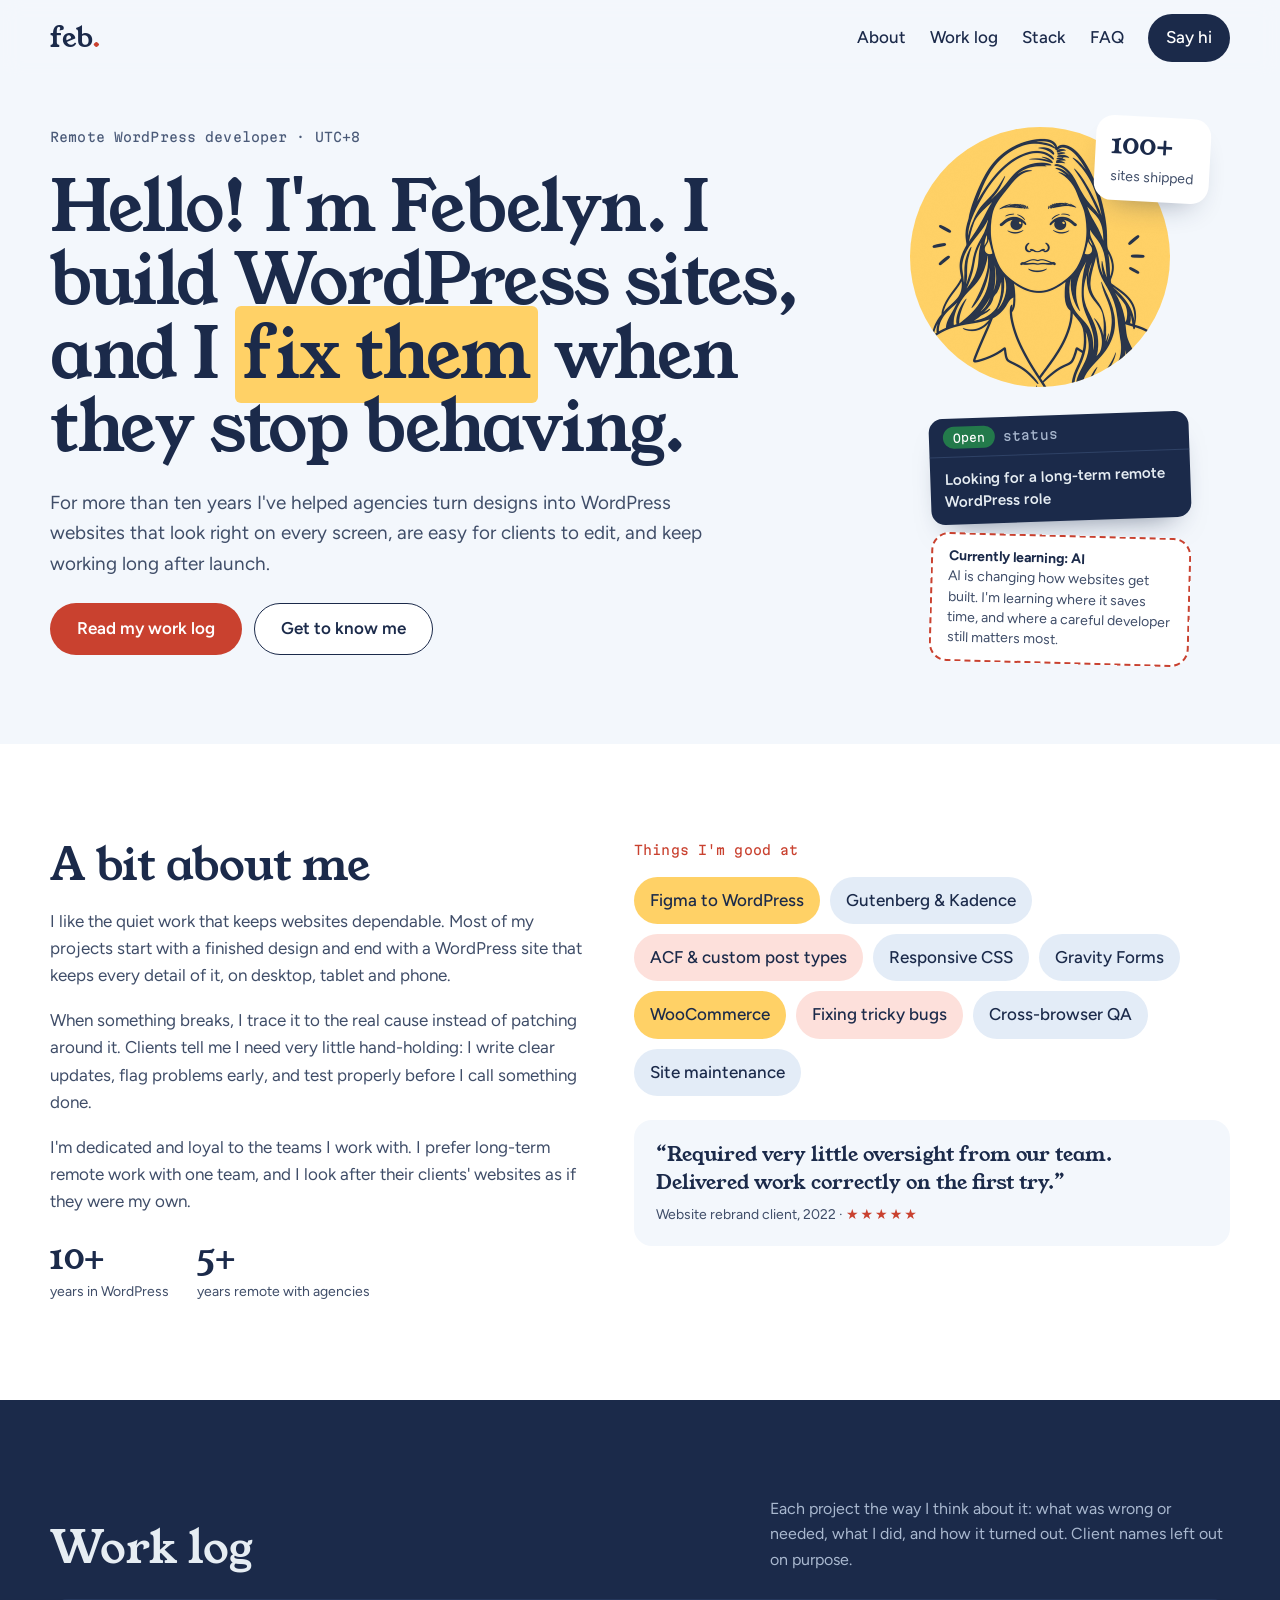
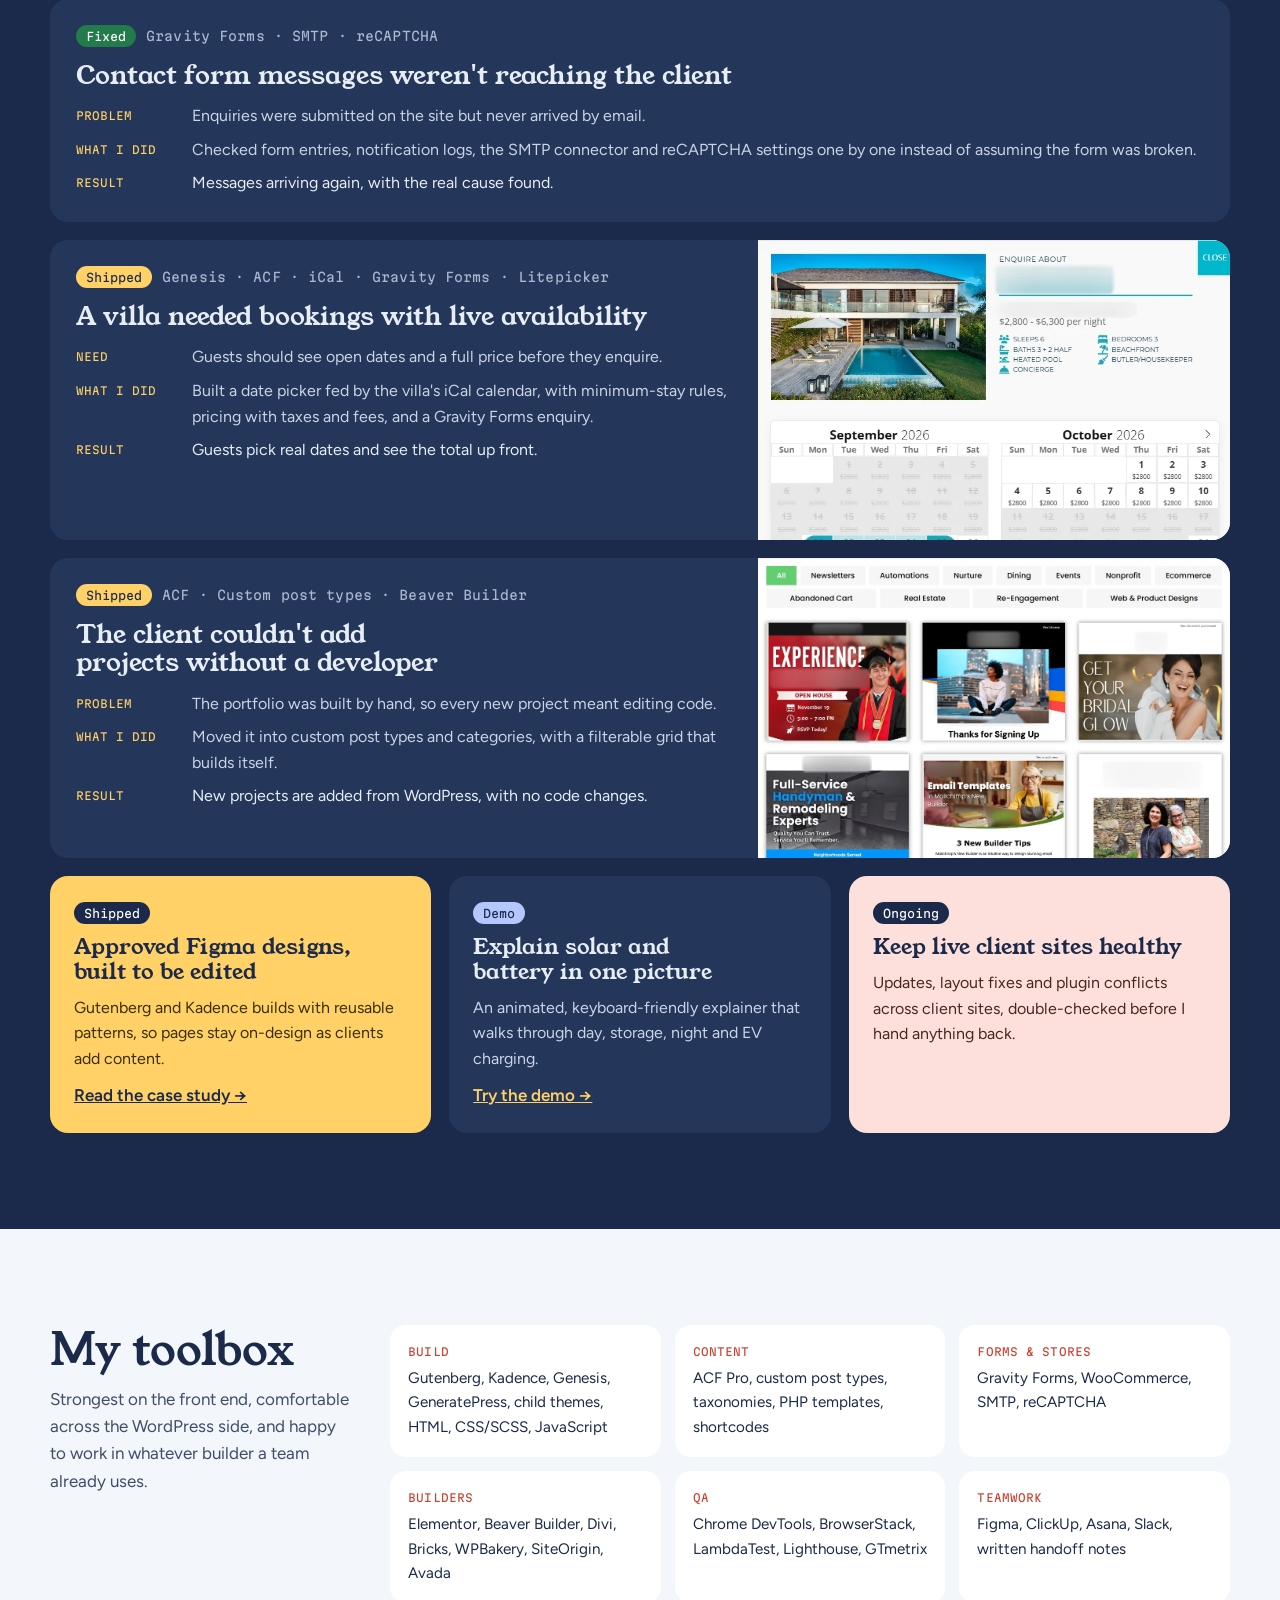
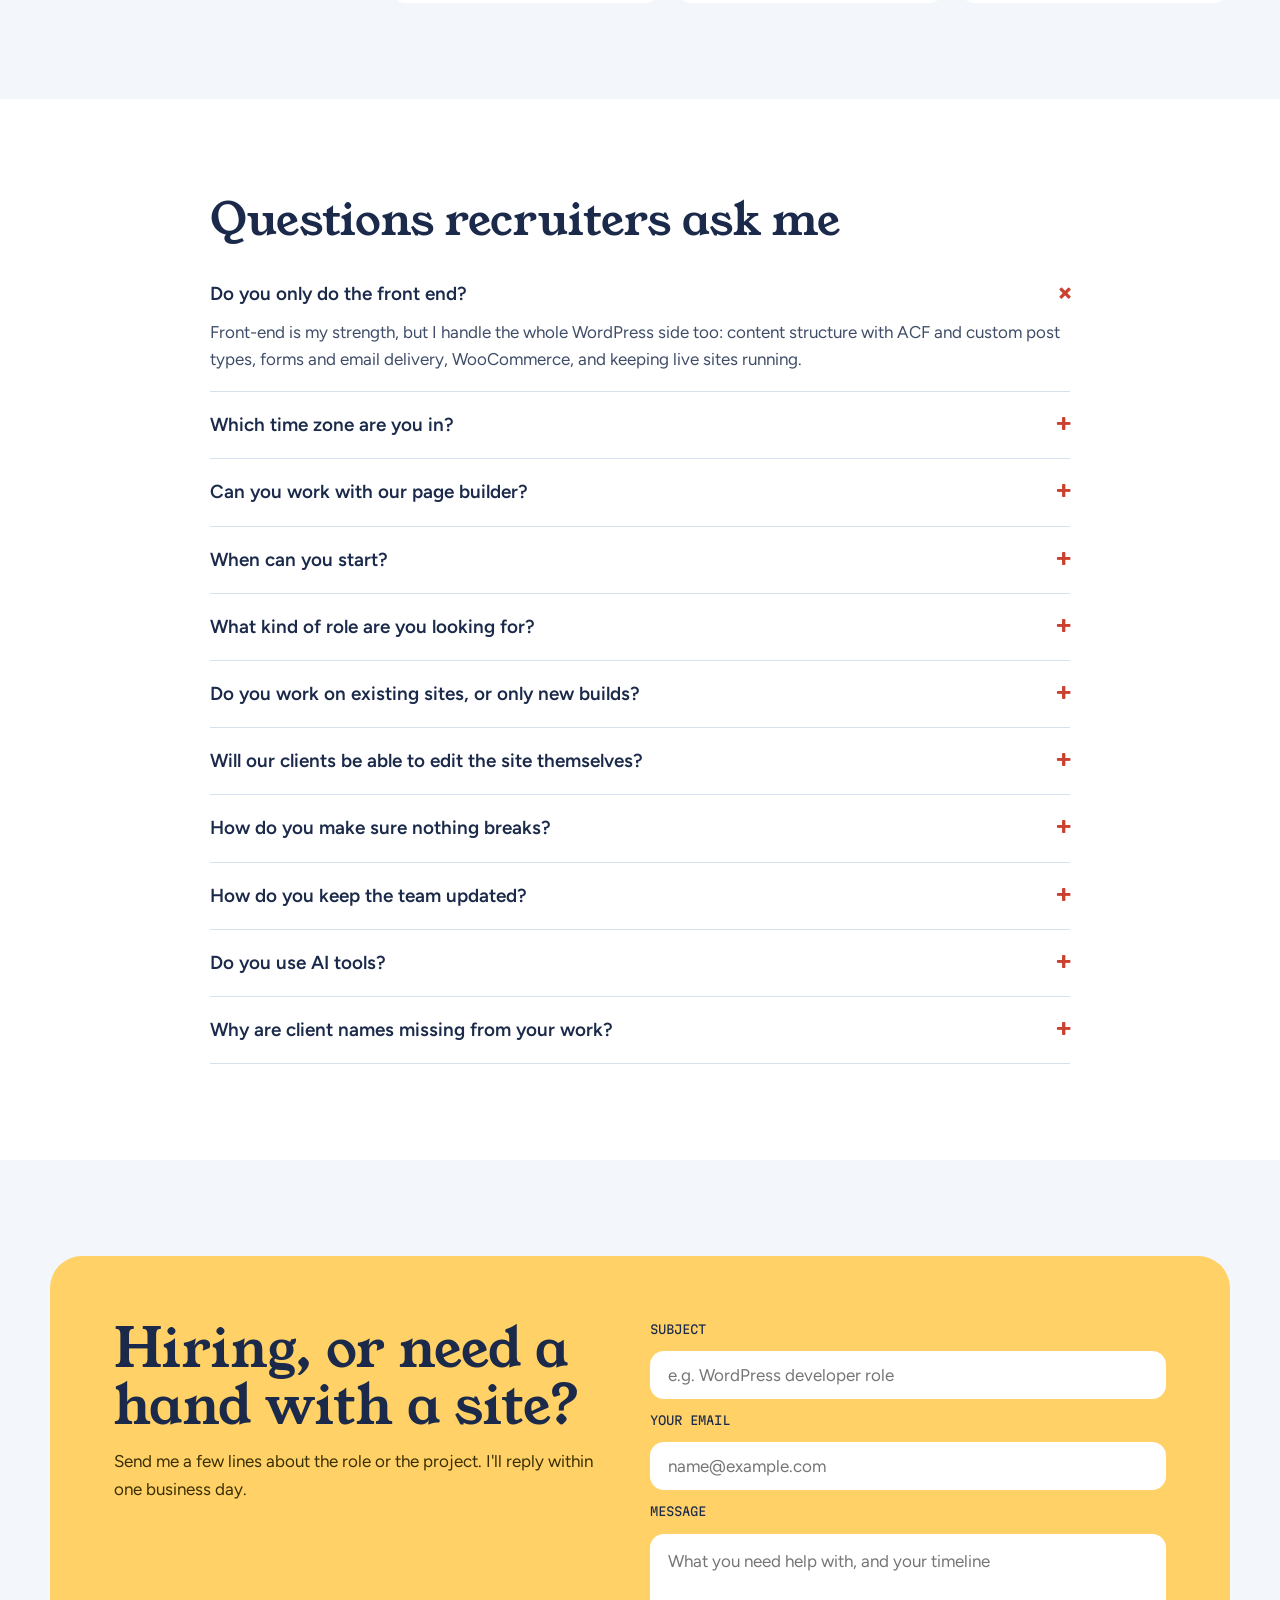
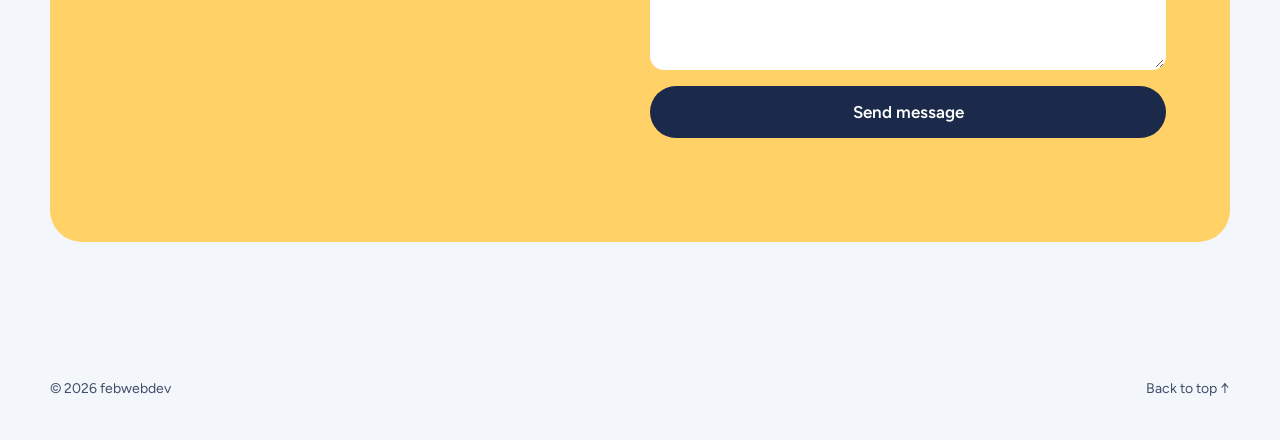
==== index.html @ 4f06cb26 "Keep the header visible while scrolling The header sticks to the top with a soft background and gain" ====
<!doctype html>
<html lang="en">
<head>
  <meta charset="utf-8">
  <meta name="viewport" content="width=device-width, initial-scale=1">

  <title>Febelyn | Remote WordPress Developer for Websites, Fixes &amp; Site Care</title>
  <meta name="description" content="Dedicated remote WordPress developer with 10+ years of experience. I build WordPress websites from Figma designs, fix what stops working, and look after live websites. Open to long-term remote roles.">
  <meta name="author" content="Febelyn">
  <meta name="robots" content="index, follow, max-image-preview:large">

  <meta property="og:site_name" content="febwebdev">
  <meta property="og:locale" content="en_US">
  <meta property="og:title" content="Febelyn | Remote WordPress Developer">
  <meta property="og:description" content="I build WordPress sites, and I fix them when they stop behaving. Figma to WordPress, Gutenberg, ACF, forms, WooCommerce and ongoing site care.">
  <meta property="og:type" content="profile">
  <meta property="profile:first_name" content="Febelyn">
  <meta property="og:url" content="https://febwebdev.com/">
  <meta property="og:image" content="https://febwebdev.com/og-image.png">
  <meta property="og:image:width" content="1200">
  <meta property="og:image:height" content="630">
  <meta property="og:image:alt" content="Febelyn, WordPress developer: I build WordPress sites, and I fix them when they stop behaving.">
  <link rel="canonical" href="https://febwebdev.com/">

  <meta name="twitter:card" content="summary_large_image">
  <meta name="twitter:title" content="Febelyn | Remote WordPress Developer">
  <meta name="twitter:description" content="I build WordPress sites, and I fix them when they stop behaving. Figma to WordPress, Gutenberg, ACF, forms and site care.">
  <meta name="twitter:image" content="https://febwebdev.com/og-image.png">
  <meta name="theme-color" content="#f3f7fc">

  <link rel="icon" href="favicon.svg" type="image/svg+xml">
  <link rel="alternate" type="text/plain" href="llms.txt" title="Plain-text summary for AI assistants">
  <link rel="preconnect" href="https://fonts.googleapis.com">
  <link rel="preconnect" href="https://fonts.gstatic.com" crossorigin>
  <link rel="stylesheet" href="https://fonts.googleapis.com/css2?family=Young+Serif&family=Figtree:wght@400;500;600;700&family=Martian+Mono:wght@400;500&display=swap">
  <link rel="stylesheet" href="css/style.css?v=3">
  <script defer src="js/main.js?v=3"></script>

  <script type="application/ld+json">
{
  "@context": "https://schema.org",
  "@graph": [
    {
      "@type": "WebSite",
      "@id": "https://febwebdev.com/#website",
      "url": "https://febwebdev.com/",
      "name": "febwebdev",
      "description": "Portfolio of Febelyn, a remote WordPress developer who builds, fixes and maintains WordPress websites.",
      "inLanguage": "en",
      "publisher": {
        "@id": "https://febwebdev.com/#person"
      }
    },
    {
      "@type": "ProfilePage",
      "@id": "https://febwebdev.com/#profile",
      "url": "https://febwebdev.com/",
      "name": "Febelyn | Remote WordPress Developer",
      "isPartOf": {
        "@id": "https://febwebdev.com/#website"
      },
      "mainEntity": {
        "@id": "https://febwebdev.com/#person"
      },
      "dateModified": "2026-10-28"
    },
    {
      "@type": "Person",
      "@id": "https://febwebdev.com/#person",
      "name": "Febelyn",
      "alternateName": "febwebdev",
      "url": "https://febwebdev.com/",
      "image": "https://febwebdev.com/images/avatar.webp",
      "jobTitle": "Remote WordPress Developer",
      "description": "Dedicated, loyal remote WordPress developer with 10+ years of experience and 5+ years working remotely with agencies. Builds WordPress websites from approved Figma designs that clients can edit, fixes what stops working, and keeps live websites healthy. Open to a long-term remote WordPress role.",
      "knowsAbout": [
        "WordPress",
        "Figma to WordPress",
        "Gutenberg",
        "Kadence",
        "Genesis",
        "GeneratePress",
        "Advanced Custom Fields (ACF)",
        "Custom post types",
        "Gravity Forms",
        "WooCommerce",
        "Elementor",
        "Beaver Builder",
        "Divi",
        "Bricks",
        "Responsive web design",
        "HTML",
        "CSS",
        "JavaScript",
        "Cross-browser testing",
        "Website maintenance",
        "WordPress troubleshooting"
      ],
      "knowsLanguage": "en",
      "address": {
        "@type": "PostalAddress",
        "addressCountry": "PH"
      }
    },
    {
      "@type": "FAQPage",
      "@id": "https://febwebdev.com/#faq",
      "url": "https://febwebdev.com/#faq",
      "isPartOf": {
        "@id": "https://febwebdev.com/#website"
      },
      "mainEntity": [
        {
          "@type": "Question",
          "name": "Do you only do the front end?",
          "acceptedAnswer": {
            "@type": "Answer",
            "text": "Front-end is my strength, but I handle the whole WordPress side too: content structure with ACF and custom post types, forms and email delivery, WooCommerce, and keeping live sites running."
          }
        },
        {
          "@type": "Question",
          "name": "Which time zone are you in?",
          "acceptedAnswer": {
            "@type": "Answer",
            "text": "UTC+8. I've worked asynchronously with agencies in other time zones for over five years, using task comments, Slack and clear handoff notes."
          }
        },
        {
          "@type": "Question",
          "name": "Can you work with our page builder?",
          "acceptedAnswer": {
            "@type": "Answer",
            "text": "Most likely. I've worked in Elementor, Beaver Builder, Divi, Bricks, WPBakery, SiteOrigin and Avada, and I adapt to whatever a project already uses."
          }
        },
        {
          "@type": "Question",
          "name": "When can you start?",
          "acceptedAnswer": {
            "@type": "Answer",
            "text": "Right away. I usually reply within one business day."
          }
        },
        {
          "@type": "Question",
          "name": "What kind of role are you looking for?",
          "acceptedAnswer": {
            "@type": "Answer",
            "text": "A long-term, remote position on a team that builds or looks after WordPress sites. I'm also comfortable in plain HTML, CSS and JavaScript, and I take on select projects and ongoing site care."
          }
        },
        {
          "@type": "Question",
          "name": "Do you work on existing sites, or only new builds?",
          "acceptedAnswer": {
            "@type": "Answer",
            "text": "Both. A lot of my work is on live sites: layout fixes, plugin conflicts, form problems and content updates, alongside new builds from Figma."
          }
        },
        {
          "@type": "Question",
          "name": "Will our clients be able to edit the site themselves?",
          "acceptedAnswer": {
            "@type": "Answer",
            "text": "Yes, that's one of my main goals. I build with reusable blocks and patterns, and use ACF fields and custom post types so routine changes happen in WordPress, not in code."
          }
        },
        {
          "@type": "Question",
          "name": "How do you make sure nothing breaks?",
          "acceptedAnswer": {
            "@type": "Answer",
            "text": "I check every page at desktop, tablet and phone sizes, test in the main browsers (with BrowserStack or LambdaTest), and send test entries through every form before I call a job done. After a change, I look over the rest of the site too, so a small fix doesn't break something somewhere else."
          }
        },
        {
          "@type": "Question",
          "name": "How do you keep the team updated?",
          "acceptedAnswer": {
            "@type": "Answer",
            "text": "In writing, so nobody has to wait for a meeting: short updates in task comments, Slack, ClickUp or Asana, blockers flagged early, and notes the next person can follow."
          }
        },
        {
          "@type": "Question",
          "name": "Do you use AI tools?",
          "acceptedAnswer": {
            "@type": "Answer",
            "text": "I'm learning to bring them into my work. AI is changing how websites get built, and it can speed up the routine parts. My job is to make sure what it helps build is correct, works on every screen and in every browser, and is easy for clients to edit."
          }
        },
        {
          "@type": "Question",
          "name": "Why are client names missing from your work?",
          "acceptedAnswer": {
            "@type": "Answer",
            "text": "Most of my work was for agencies, so I leave client names out on purpose. I'm happy to walk you through any project in more detail."
          }
        }
      ]
    }
  ]
}
  </script>
</head>

<body>
  <a class="skip-link" href="#main">Skip to content</a>

  <header class="site-header">
    <div class="container header-inner">
      <a class="brand" href="#top" aria-label="febwebdev, home">feb<span>.</span></a>

      <nav class="site-nav" id="site-nav" aria-label="Primary" data-nav>
        <a href="#about">About</a>
        <a href="#log">Work log</a>
        <a href="#stack">Stack</a>
        <a href="#faq">FAQ</a>
        <a class="nav-cta" href="#contact">Say hi</a>
      </nav>

      <button class="nav-toggle" type="button" aria-expanded="false" aria-controls="site-nav" aria-label="Open menu" data-nav-toggle>
        <span class="nav-toggle-lines" aria-hidden="true"><span></span><span></span><span></span></span>
      </button>
    </div>
  </header>

  <main id="main">
    <section class="hero" id="top">
      <div class="container hero-grid">
        <div class="hero-copy">
          <p class="mono">Remote WordPress developer · UTC+8</p>
          <h1>Hello! I'm Febelyn. I build WordPress sites, and I <span class="hl">fix them</span> when they stop behaving.</h1>
          <p class="hero-lede">For more than ten years I've helped agencies turn designs into WordPress websites that look right on every screen, are easy for clients to edit, and keep working long after launch.</p>
          <div class="hero-actions">
            <a class="button button-primary" href="#log">Read my work log</a>
            <a class="button button-secondary" href="#about">Get to know me</a>
          </div>
        </div>

        <div class="hero-art">
          <div class="avatar-wrap">
            <div class="avatar"><img src="images/avatar.webp" width="520" height="520" alt="Illustrated portrait of Febelyn"></div>
            <p class="sticker-stat"><strong>100+</strong><span>sites shipped</span></p>
          </div>

          <div class="sticker-row">
            <div class="status-card">
              <div class="status-card-top"><span class="chip chip-fixed">Open</span><span class="mono">status</span></div>
              <p>Looking for a long-term remote WordPress role</p>
            </div>
            <p class="learning-card"><strong>Currently learning: AI</strong>AI is changing how websites get built. I'm learning where it saves time, and where a careful developer still matters most.</p>
          </div>
        </div>
      </div>
    </section>

    <section class="section section-white" id="about">
      <div class="container about-grid">
        <div class="about-copy">
          <h2 class="section-title">A bit about me</h2>
          <p>I like the quiet work that keeps websites dependable. Most of my projects start with a finished design and end with a WordPress site that keeps every detail of it, on desktop, tablet and phone.</p>
          <p>When something breaks, I trace it to the real cause instead of patching around it. Clients tell me I need very little hand-holding: I write clear updates, flag problems early, and test properly before I call something done.</p>
          <p>I'm dedicated and loyal to the teams I work with. I prefer long-term remote work with one team, and I look after their clients' websites as if they were my own.</p>
          <div class="about-numbers">
            <p><strong>10+</strong><span>years in WordPress</span></p>
            <p><strong>5+</strong><span>years remote with agencies</span></p>
          </div>
        </div>

        <div class="about-side">
          <p class="mono">Things I'm good at</p>
          <ul class="pill-list">
            <li class="pill-sun">Figma to WordPress</li>
            <li>Gutenberg &amp; Kadence</li>
            <li class="pill-blush">ACF &amp; custom post types</li>
            <li>Responsive CSS</li>
            <li>Gravity Forms</li>
            <li class="pill-sun">WooCommerce</li>
            <li class="pill-blush">Fixing tricky bugs</li>
            <li>Cross-browser QA</li>
            <li>Site maintenance</li>
          </ul>
          <figure class="quote">
            <blockquote>“Required very little oversight from our team. Delivered work correctly on the first try.”</blockquote>
            <figcaption>Website rebrand client, 2022 · <span class="stars" aria-label="5 out of 5 stars">★★★★★</span></figcaption>
          </figure>
        </div>
      </div>
    </section>

    <section class="section section-navy" id="log">
      <div class="container">
        <div class="section-head">
          <h2 class="section-title">Work log</h2>
          <p>Each project the way I think about it: what was wrong or needed, what I did, and how it turned out. Client names left out on purpose.</p>
        </div>

        <div class="log">
          <article class="ticket">
            <div class="ticket-body">
              <p class="ticket-meta"><span class="chip chip-fixed">Fixed</span><span class="mono">Gravity Forms · SMTP · reCAPTCHA</span></p>
              <h3>Contact form messages weren't reaching the client</h3>
              <dl>
                <dt>PROBLEM</dt><dd>Enquiries were submitted on the site but never arrived by email.</dd>
                <dt>WHAT I DID</dt><dd>Checked form entries, notification logs, the SMTP connector and reCAPTCHA settings one by one instead of assuming the form was broken.</dd>
                <dt>RESULT</dt><dd>Messages arriving again, with the real cause found.</dd>
              </dl>
            </div>
          </article>

          <article class="ticket">
            <div class="ticket-body">
              <p class="ticket-meta"><span class="chip chip-shipped">Shipped</span><span class="mono">Genesis · ACF · iCal · Gravity Forms · Litepicker</span></p>
              <h3>A villa needed bookings with live availability</h3>
              <dl>
                <dt>NEED</dt><dd>Guests should see open dates and a full price before they enquire.</dd>
                <dt>WHAT I DID</dt><dd>Built a date picker fed by the villa's iCal calendar, with minimum-stay rules, pricing with taxes and fees, and a Gravity Forms enquiry.</dd>
                <dt>RESULT</dt><dd>Guests pick real dates and see the total up front.</dd>
              </dl>
            </div>
            <img class="ticket-shot" src="images/work-villa-booking-full.webp" width="717" height="910" loading="lazy" alt="Villa booking form with a date picker and price summary">
          </article>

          <article class="ticket">
            <div class="ticket-body">
              <p class="ticket-meta"><span class="chip chip-shipped">Shipped</span><span class="mono">ACF · Custom post types · Beaver Builder</span></p>
              <h3>The client couldn't add projects without a developer</h3>
              <dl>
                <dt>PROBLEM</dt><dd>The portfolio was built by hand, so every new project meant editing code.</dd>
                <dt>WHAT I DID</dt><dd>Moved it into custom post types and categories, with a filterable grid that builds itself.</dd>
                <dt>RESULT</dt><dd>New projects are added from WordPress, with no code changes.</dd>
              </dl>
            </div>
            <img class="ticket-shot" src="images/work-portfolio-rebuild.webp" width="1202" height="946" loading="lazy" alt="Filterable portfolio grid with category tabs">
          </article>

          <div class="mini-grid">
            <article class="mini mini-sun">
              <p><span class="chip chip-dark">Shipped</span></p>
              <h3>Approved Figma designs, built to be edited</h3>
              <p>Gutenberg and Kadence builds with reusable patterns, so pages stay on-design as clients add content.</p>
              <a href="case-studies/figma-to-wordpress/">Read the case study →</a>
            </article>
            <article class="mini">
              <p><span class="chip chip-demo">Demo</span></p>
              <h3>Explain solar and battery in one picture</h3>
              <p>An animated, keyboard-friendly explainer that walks through day, storage, night and EV charging.</p>
              <a href="demos/solar-energy-flow/">Try the demo →</a>
            </article>
            <article class="mini mini-blush">
              <p><span class="chip chip-dark">Ongoing</span></p>
              <h3>Keep live client sites healthy</h3>
              <p>Updates, layout fixes and plugin conflicts across client sites, double-checked before I hand anything back.</p>
            </article>
          </div>
        </div>
      </div>
    </section>

    <section class="section" id="stack">
      <div class="container tool-wrap">
        <div class="tool-intro">
          <h2 class="section-title">My toolbox</h2>
          <p>Strongest on the front end, comfortable across the WordPress side, and happy to work in whatever builder a team already uses.</p>
        </div>
        <div class="tool-grid">
          <div><span class="mono">BUILD</span>Gutenberg, Kadence, Genesis, GeneratePress, child themes, HTML, CSS/SCSS, JavaScript</div>
          <div><span class="mono">CONTENT</span>ACF Pro, custom post types, taxonomies, PHP templates, shortcodes</div>
          <div><span class="mono">FORMS &amp; STORES</span>Gravity Forms, WooCommerce, SMTP, reCAPTCHA</div>
          <div><span class="mono">BUILDERS</span>Elementor, Beaver Builder, Divi, Bricks, WPBakery, SiteOrigin, Avada</div>
          <div><span class="mono">QA</span>Chrome DevTools, BrowserStack, LambdaTest, Lighthouse, GTmetrix</div>
          <div><span class="mono">TEAMWORK</span>Figma, ClickUp, Asana, Slack, written handoff notes</div>
        </div>
      </div>
    </section>

    <section class="section section-white" id="faq">
      <div class="container faq">
        <h2 class="section-title">Questions recruiters ask me</h2>
        <details open>
          <summary>Do you only do the front end?</summary>
          <p>Front-end is my strength, but I handle the whole WordPress side too: content structure with ACF and custom post types, forms and email delivery, WooCommerce, and keeping live sites running.</p>
        </details>
        <details>
          <summary>Which time zone are you in?</summary>
          <p>UTC+8. I've worked asynchronously with agencies in other time zones for over five years, using task comments, Slack and clear handoff notes.</p>
        </details>
        <details>
          <summary>Can you work with our page builder?</summary>
          <p>Most likely. I've worked in Elementor, Beaver Builder, Divi, Bricks, WPBakery, SiteOrigin and Avada, and I adapt to whatever a project already uses.</p>
        </details>
        <details>
          <summary>When can you start?</summary>
          <p>Right away. I usually reply within one business day.</p>
        </details>
        <details>
          <summary>What kind of role are you looking for?</summary>
          <p>A long-term, remote position on a team that builds or looks after WordPress sites. I'm also comfortable in plain HTML, CSS and JavaScript, and I take on select projects and ongoing site care.</p>
        </details>
        <details>
          <summary>Do you work on existing sites, or only new builds?</summary>
          <p>Both. A lot of my work is on live sites: layout fixes, plugin conflicts, form problems and content updates, alongside new builds from Figma.</p>
        </details>
        <details>
          <summary>Will our clients be able to edit the site themselves?</summary>
          <p>Yes, that's one of my main goals. I build with reusable blocks and patterns, and use ACF fields and custom post types so routine changes happen in WordPress, not in code.</p>
        </details>
        <details>
          <summary>How do you make sure nothing breaks?</summary>
          <p>I check every page at desktop, tablet and phone sizes, test in the main browsers (with BrowserStack or LambdaTest), and send test entries through every form before I call a job done. After a change, I look over the rest of the site too, so a small fix doesn't break something somewhere else.</p>
        </details>
        <details>
          <summary>How do you keep the team updated?</summary>
          <p>In writing, so nobody has to wait for a meeting: short updates in task comments, Slack, ClickUp or Asana, blockers flagged early, and notes the next person can follow.</p>
        </details>
        <details>
          <summary>Do you use AI tools?</summary>
          <p>I'm learning to bring them into my work. AI is changing how websites get built, and it can speed up the routine parts. My job is to make sure what it helps build is correct, works on every screen and in every browser, and is easy for clients to edit.</p>
        </details>
        <details>
          <summary>Why are client names missing from your work?</summary>
          <p>Most of my work was for agencies, so I leave client names out on purpose. I'm happy to walk you through any project in more detail.</p>
        </details>
      </div>
    </section>

    <section class="section" id="contact">
      <div class="container">
        <div class="contact-card">
          <div class="contact-copy">
            <h2>Hiring, or need a hand with a site?</h2>
            <p>Send me a few lines about the role or the project. I'll reply within one business day.</p>
          </div>

          <form class="contact-form" data-gform action="https://docs.google.com/forms/d/e/1FAIpQLSewdlSXfePcTXCyvjo8lmxLjloxr3YUCMmWLy6CTl_O12pB1w/formResponse" method="POST">
            <label for="cf-subject">Subject</label>
            <input id="cf-subject" name="entry.243168741" type="text" placeholder="e.g. WordPress developer role" required>
            <label for="cf-email">Your email</label>
            <input id="cf-email" name="entry.285307782" type="email" autocomplete="email" placeholder="name@example.com" required>
            <label for="cf-message">Message</label>
            <textarea id="cf-message" name="entry.1475070010" rows="4" placeholder="What you need help with, and your timeline" required></textarea>
            <button class="button button-dark" type="submit">Send message</button>
            <p class="form-status" role="status" aria-live="polite"></p>
          </form>
        </div>
      </div>
    </section>
  </main>

  <footer class="site-footer">
    <div class="container footer-inner">
      <p>© <span data-year>2026</span> febwebdev</p>
      <a href="#top">Back to top ↑</a>
    </div>
  </footer>
</body>
</html>
---- css/style.css ----
/* =========================================================
   febwebdev
   Portfolio styles: friendly look + work log
   ========================================================= */

:root {
  --sky: #f3f7fc;
  --white: #ffffff;
  --navy: #1b2a4a;
  --navy-2: #24365a;
  --navy-line: #2f4266;
  --ink-soft: #3f4d68;
  --on-navy: #e6edf3;
  --on-navy-muted: #c9d4e4;
  --on-navy-faint: #a9b8cf;
  --sun: #ffd166;
  --sun-ink: #3a2e00;
  --blush: #fde0db;
  --blush-ink: #4a2620;
  --mist: #e3ecf7;
  --line: #d6e1ee;
  --accent: #c9412f;
  --green: #237a4b;

  --font-display: "Young Serif", Georgia, "Times New Roman", serif;
  --font-body: "Figtree", ui-sans-serif, system-ui, -apple-system, "Segoe UI", sans-serif;
  --font-mono: "Martian Mono", ui-monospace, SFMono-Regular, Menlo, Consolas, monospace;

  --container: 1180px;
  --header-height: 76px;
}

*,
*::before,
*::after {
  box-sizing: border-box;
}

html {
  scroll-behavior: smooth;
  scroll-padding-top: calc(var(--header-height) + 16px);
}

body {
  margin: 0;
  color: var(--navy);
  background: var(--sky);
  font-family: var(--font-body);
  font-size: 1.0625rem;
  line-height: 1.6;
  -webkit-font-smoothing: antialiased;
}

body.nav-open {
  overflow: hidden;
}

img {
  display: block;
  max-width: 100%;
  height: auto;
}

a {
  color: inherit;
}

h1,
h2,
h3 {
  margin: 0;
  font-family: var(--font-display);
  font-weight: 400;
  line-height: 1.1;
  text-wrap: balance;
}

p {
  margin: 0;
}

:focus-visible {
  outline: 3px solid var(--accent);
  outline-offset: 3px;
  border-radius: 4px;
}

.container {
  width: min(100% - 48px, var(--container));
  margin-inline: auto;
}

.skip-link {
  position: absolute;
  left: 16px;
  top: -60px;
  z-index: 100;
  padding: 10px 16px;
  background: var(--navy);
  color: var(--white);
  border-radius: 10px;
  font-weight: 600;
  text-decoration: none;
}

.skip-link:focus {
  top: 12px;
}

.mono {
  font-family: var(--font-mono);
  font-size: 0.8rem;
  letter-spacing: 0.01em;
}

/* ---------- Header ---------- */

.site-header {
  position: sticky;
  top: 0;
  z-index: 50;
  background: rgba(243, 247, 252, 0.92);
  -webkit-backdrop-filter: blur(10px);
  backdrop-filter: blur(10px);
  border-bottom: 1px solid transparent;
  transition: border-color 200ms ease, box-shadow 200ms ease;
}

.site-header.is-scrolled {
  border-bottom-color: var(--line);
  box-shadow: 0 10px 24px -20px rgba(27, 42, 74, 0.5);
}

.header-inner {
  display: flex;
  align-items: center;
  justify-content: space-between;
  gap: 16px;
  min-height: var(--header-height);
}

.brand {
  font-family: var(--font-display);
  font-size: 1.75rem;
  text-decoration: none;
}

.brand span {
  color: var(--accent);
}

.site-nav {
  display: flex;
  align-items: center;
  gap: 6px 24px;
  font-weight: 500;
}

.site-nav a {
  text-decoration: none;
}

.site-nav a:hover {
  text-decoration: underline;
  text-underline-offset: 4px;
}

.site-nav .nav-cta {
  padding: 10px 18px;
  border-radius: 999px;
  background: var(--navy);
  color: var(--white);
}

.site-nav .nav-cta:hover {
  text-decoration: none;
  background: #0d1630;
}

.nav-toggle {
  display: none;
  place-items: center;
  width: 44px;
  height: 44px;
  padding: 0;
  border: 1px solid var(--line);
  border-radius: 999px;
  background: var(--white);
  color: var(--navy);
  cursor: pointer;
}

.nav-toggle-lines {
  display: grid;
  gap: 4px;
}

.nav-toggle-lines span {
  display: block;
  width: 16px;
  height: 2px;
  border-radius: 2px;
  background: currentColor;
  transition: transform 200ms ease, opacity 200ms ease;
}

.nav-toggle[aria-expanded="true"] .nav-toggle-lines span:nth-child(1) {
  transform: translateY(6px) rotate(45deg);
}

.nav-toggle[aria-expanded="true"] .nav-toggle-lines span:nth-child(2) {
  opacity: 0;
}

.nav-toggle[aria-expanded="true"] .nav-toggle-lines span:nth-child(3) {
  transform: translateY(-6px) rotate(-45deg);
}

/* ---------- Buttons & chips ---------- */

.button {
  display: inline-flex;
  align-items: center;
  justify-content: center;
  gap: 8px;
  min-height: 52px;
  padding: 0 26px;
  border: 1.5px solid transparent;
  border-radius: 999px;
  font: inherit;
  font-weight: 600;
  text-decoration: none;
  cursor: pointer;
  transition: transform 150ms ease, background-color 150ms ease;
}

.button:hover {
  transform: translateY(-2px);
}

.button-primary {
  background: var(--accent);
  color: var(--white);
}

.button-secondary {
  background: var(--white);
  border-color: var(--navy);
  color: var(--navy);
}

.button-dark {
  background: var(--navy);
  color: var(--white);
}

.chip {
  display: inline-flex;
  align-items: center;
  padding: 2px 10px;
  border-radius: 999px;
  font-family: var(--font-mono);
  font-size: 0.72rem;
  white-space: nowrap;
}

.chip-fixed { background: var(--green); color: var(--white); }
.chip-shipped { background: var(--sun); color: var(--navy); }
.chip-demo { background: #b4c8ff; color: var(--navy); }
.chip-dark { background: var(--navy); color: var(--white); }

.hl {
  background: var(--sun);
  padding: 0 0.12em;
  border-radius: 6px;
  -webkit-box-decoration-break: clone;
  box-decoration-break: clone;
}

/* ---------- Hero ---------- */

.hero {
  padding: 40px 0 80px;
}

.hero-grid {
  display: flex;
  flex-wrap: wrap;
  gap: 48px;
  align-items: center;
}

.hero-copy {
  flex: 999 1 540px;
  min-width: 0;
  display: flex;
  flex-direction: column;
  gap: 24px;
}

.hero-copy .mono {
  color: #4a5a78;
}

.hero h1 {
  font-size: clamp(2.5rem, 5.4vw, 4.4rem);
  line-height: 1.06;
  letter-spacing: -0.02em;
}

.hero-lede {
  max-width: 56ch;
  font-size: 1.18rem;
  color: var(--ink-soft);
}

.hero-actions {
  display: flex;
  flex-wrap: wrap;
  gap: 12px;
}

.hero-art {
  flex: 1 1 340px;
  min-width: 0;
  display: flex;
  flex-direction: column;
  align-items: center;
  gap: 18px;
}

.avatar-wrap {
  position: relative;
  width: 300px;
  max-width: 100%;
  height: 280px;
}

.avatar {
  position: absolute;
  left: 0;
  top: 10px;
  width: 260px;
  height: 260px;
  margin: 0;
  border-radius: 50%;
  background: var(--sun);
  overflow: hidden;
  display: grid;
  place-items: center;
}

.avatar img {
  width: 100%;
  height: 100%;
  object-fit: cover;
}

.sticker-stat {
  position: absolute;
  right: 0;
  top: 0;
  padding: 12px 16px;
  border-radius: 18px;
  background: var(--white);
  box-shadow: 0 16px 30px -18px rgba(27, 42, 74, 0.45);
  transform: rotate(3deg);
}

.sticker-stat strong {
  display: block;
  font-family: var(--font-display);
  font-weight: 400;
  font-size: 1.75rem;
  line-height: 1.2;
}

.sticker-stat span {
  font-size: 0.875rem;
  color: var(--ink-soft);
}

.sticker-row {
  display: flex;
  flex-wrap: wrap;
  justify-content: center;
  gap: 14px;
  width: 100%;
}

.status-card,
.learning-card {
  flex: 1 1 200px;
  max-width: 260px;
}

.status-card {
  overflow: hidden;
  border-radius: 14px;
  background: var(--navy);
  color: var(--on-navy);
  box-shadow: 0 16px 30px -18px rgba(27, 42, 74, 0.6);
  transform: rotate(-2deg);
}

.status-card-top {
  display: flex;
  align-items: center;
  gap: 8px;
  padding: 8px 14px;
  border-bottom: 1px solid var(--navy-line);
  color: var(--on-navy-faint);
}

.status-card p {
  padding: 12px 14px;
  font-size: 0.95rem;
  font-weight: 600;
  line-height: 1.4;
}

.learning-card {
  padding: 12px 16px;
  border: 2px dashed var(--accent);
  border-radius: 18px;
  background: var(--white);
  font-size: 0.875rem;
  line-height: 1.45;
  color: var(--ink-soft);
  transform: rotate(1.5deg);
}

.learning-card strong {
  display: block;
  color: var(--navy);
}

/* ---------- Sections ---------- */

.section {
  padding: clamp(64px, 9vw, 96px) 0;
}

.section-white {
  background: var(--white);
}

.section-navy {
  background: var(--navy);
  color: var(--on-navy);
}

.section-title {
  font-size: clamp(2rem, 3.6vw, 2.8rem);
}

.section-head {
  display: flex;
  flex-wrap: wrap;
  justify-content: space-between;
  align-items: flex-end;
  gap: 12px 40px;
  margin-bottom: 26px;
}

.section-head p {
  max-width: 46ch;
  font-size: 1rem;
}

/* ---------- About ---------- */

.about-grid {
  display: flex;
  flex-wrap: wrap;
  gap: 48px;
}

.about-copy {
  flex: 1 1 360px;
  min-width: 0;
  display: flex;
  flex-direction: column;
  gap: 18px;
}

.about-copy > p {
  color: var(--ink-soft);
}

.about-numbers {
  display: flex;
  flex-wrap: wrap;
  gap: 28px;
  margin-top: 6px;
}

.about-numbers strong {
  display: block;
  font-family: var(--font-display);
  font-weight: 400;
  font-size: 2.1rem;
  line-height: 1.1;
}

.about-numbers span {
  font-size: 0.875rem;
  color: var(--ink-soft);
}

.about-side {
  flex: 1 1 420px;
  min-width: 0;
  display: flex;
  flex-direction: column;
  gap: 16px;
}

.about-side > .mono {
  color: var(--accent);
}

.pill-list {
  display: flex;
  flex-wrap: wrap;
  gap: 10px;
  margin: 0;
  padding: 0;
  list-style: none;
}

.pill-list li {
  padding: 10px 16px;
  border-radius: 999px;
  background: var(--mist);
  font-weight: 500;
}

.pill-list .pill-sun { background: var(--sun); }
.pill-list .pill-blush { background: var(--blush); }

.quote {
  margin: 8px 0 0;
  padding: 20px 22px;
  border-radius: 18px;
  background: var(--sky);
}

.quote blockquote {
  margin: 0;
  font-family: var(--font-display);
  font-size: 1.25rem;
  line-height: 1.4;
}

.quote figcaption {
  margin-top: 8px;
  font-size: 0.875rem;
  color: var(--ink-soft);
}

.stars {
  color: var(--accent);
  letter-spacing: 2px;
}

/* ---------- Work log ---------- */

.section-navy .section-head p {
  color: var(--on-navy-faint);
}

.log {
  display: flex;
  flex-direction: column;
  gap: 18px;
}

.ticket {
  display: flex;
  flex-wrap: wrap;
  overflow: hidden;
  border-radius: 18px;
  background: var(--navy-2);
}

.ticket-body {
  flex: 3 1 480px;
  min-width: 0;
  display: flex;
  flex-direction: column;
  gap: 14px;
  padding: 26px;
}

.ticket-meta {
  display: flex;
  flex-wrap: wrap;
  align-items: center;
  gap: 10px;
  color: var(--on-navy-faint);
}

.ticket h3 {
  font-size: 1.6rem;
}

.ticket dl {
  display: grid;
  grid-template-columns: 100px minmax(0, 1fr);
  gap: 8px 16px;
  margin: 0;
  font-size: 1rem;
}

.ticket dt {
  padding-top: 4px;
  font-family: var(--font-mono);
  font-size: 0.68rem;
  color: var(--sun);
}

.ticket dd {
  margin: 0;
  color: var(--on-navy-muted);
}

.ticket dd:last-of-type {
  color: var(--on-navy);
}

.ticket-shot {
  flex: 2 1 320px;
  min-width: 0;
  max-width: 100%;
  height: 300px;
  object-fit: cover;
  object-position: top;
  background: var(--mist);
}

.mini-grid {
  display: grid;
  grid-template-columns: repeat(auto-fit, minmax(min(100%, 300px), 1fr));
  gap: 18px;
}

.mini {
  display: flex;
  flex-direction: column;
  gap: 10px;
  padding: 24px;
  border-radius: 18px;
  background: var(--navy-2);
}

.mini h3 {
  font-size: 1.4rem;
}

.mini p {
  font-size: 1rem;
  color: var(--on-navy-muted);
}

.mini a {
  margin-top: auto;
  font-weight: 600;
  color: var(--sun);
}

.mini-sun {
  background: var(--sun);
  color: var(--navy);
}

.mini-sun p {
  color: var(--sun-ink);
}

.mini-sun a {
  color: var(--navy);
}

.mini-blush {
  background: var(--blush);
  color: var(--navy);
}

.mini-blush p {
  color: var(--blush-ink);
}

/* ---------- Toolbox ---------- */

.tool-wrap {
  display: flex;
  flex-wrap: wrap;
  gap: 40px;
}

.tool-intro {
  flex: 1 1 300px;
  min-width: 0;
  display: flex;
  flex-direction: column;
  gap: 12px;
}

.tool-intro p {
  color: var(--ink-soft);
}

.tool-grid {
  flex: 999 1 560px;
  min-width: 0;
  display: grid;
  grid-template-columns: repeat(auto-fit, minmax(min(100%, 240px), 1fr));
  gap: 14px;
  font-size: 0.95rem;
}

.tool-grid > div {
  padding: 18px;
  border-radius: 16px;
  background: var(--white);
}

.tool-grid .mono {
  display: block;
  margin-bottom: 6px;
  font-size: 0.68rem;
  color: var(--accent);
}

/* ---------- FAQ ---------- */

.faq {
  max-width: 860px;
}

.faq h2 {
  margin-bottom: 16px;
}

.faq details {
  padding: 18px 0;
  border-bottom: 1px solid var(--line);
}

.faq summary {
  display: flex;
  justify-content: space-between;
  gap: 16px;
  font-weight: 600;
  font-size: 1.18rem;
  cursor: pointer;
  list-style: none;
}

.faq summary::-webkit-details-marker {
  display: none;
}

.faq summary::after {
  content: "+";
  flex-shrink: 0;
  font-family: var(--font-display);
  font-size: 1.5rem;
  line-height: 1;
  color: var(--accent);
  transition: transform 200ms ease;
}

.faq details[open] summary::after {
  transform: rotate(45deg);
}

.faq details p {
  margin-top: 10px;
  color: var(--ink-soft);
}

/* ---------- Contact ---------- */

.contact-card {
  display: flex;
  flex-wrap: wrap;
  align-items: flex-start;
  gap: 40px;
  padding: clamp(28px, 5vw, 64px);
  border-radius: 32px;
  background: var(--sun);
}

.contact-copy {
  flex: 1 1 340px;
  min-width: 0;
  display: flex;
  flex-direction: column;
  gap: 14px;
}

.contact-copy h2 {
  font-size: clamp(2.2rem, 4.4vw, 3.4rem);
  line-height: 1.05;
}

.contact-copy p {
  color: var(--sun-ink);
}

.contact-form {
  flex: 1 1 360px;
  min-width: 0;
  display: flex;
  flex-direction: column;
  gap: 12px;
}

.contact-form label {
  font-family: var(--font-mono);
  font-size: 0.75rem;
  text-transform: uppercase;
}

.contact-form input,
.contact-form textarea {
  width: 100%;
  min-height: 48px;
  padding: 0 16px;
  border: 2px solid transparent;
  border-radius: 14px;
  background: var(--white);
  color: var(--navy);
  font: inherit;
}

.contact-form textarea {
  padding: 12px 16px;
  resize: vertical;
}

.contact-form input:focus,
.contact-form textarea:focus {
  outline: none;
  border-color: var(--navy);
}

.contact-form .button {
  margin-top: 4px;
}

.contact-form .button:disabled {
  opacity: 0.6;
  cursor: progress;
  transform: none;
}

.form-status {
  min-height: 1.6em;
  font-weight: 600;
  color: var(--sun-ink);
}

/* ---------- Footer ---------- */

.site-footer {
  padding: 40px 0;
  font-size: 0.875rem;
  color: var(--ink-soft);
}

.footer-inner {
  display: flex;
  flex-wrap: wrap;
  justify-content: space-between;
  gap: 12px;
}

.site-footer a {
  text-decoration: none;
}

.site-footer a:hover {
  text-decoration: underline;
}

/* ---------- Case study "coming soon" page ---------- */

.soon {
  padding: clamp(48px, 8vw, 96px) 0;
}

.soon-inner {
  display: flex;
  flex-direction: column;
  align-items: flex-start;
  gap: 22px;
  max-width: 820px;
}

.soon h1 {
  font-size: clamp(2.4rem, 5.4vw, 4rem);
}

.soon-status {
  display: inline-flex;
  align-items: center;
  gap: 10px;
  padding: 6px 14px;
  border-radius: 999px;
  background: var(--white);
  border: 1px solid var(--line);
  font-weight: 500;
}

.status-dot {
  width: 9px;
  height: 9px;
  border-radius: 50%;
  background: var(--green);
}

.soon-points {
  display: grid;
  gap: 10px;
  width: 100%;
  margin: 0;
  padding: 22px 26px;
  list-style: none;
  border-radius: 18px;
  background: var(--white);
}

.soon-points li {
  position: relative;
  padding-left: 22px;
}

.soon-points li::before {
  content: "";
  position: absolute;
  left: 0;
  top: 0.6em;
  width: 10px;
  height: 10px;
  border-radius: 3px;
  background: var(--accent);
}

/* ---------- Responsive ---------- */

@media (max-width: 760px) {
  .nav-toggle {
    display: inline-grid;
  }

  .site-nav {
    position: absolute;
    top: var(--header-height);
    left: 0;
    right: 0;
    flex-direction: column;
    align-items: stretch;
    gap: 4px;
    padding: 12px 24px 20px;
    background: var(--sky);
    border-bottom: 1px solid var(--line);
    opacity: 0;
    visibility: hidden;
    transform: translateY(-8px);
    transition: opacity 200ms ease, transform 200ms ease, visibility 200ms;
  }

  .site-nav.is-open {
    opacity: 1;
    visibility: visible;
    transform: none;
  }

  .site-nav a {
    padding: 12px 4px;
    font-size: 1.1rem;
  }

  .site-nav .nav-cta {
    margin-top: 6px;
    text-align: center;
  }

  .ticket dl {
    grid-template-columns: 1fr;
    gap: 2px;
  }

  .ticket dd {
    margin-bottom: 10px;
  }

  .ticket-shot {
    height: 220px;
  }

  .hero-actions .button {
    flex: 1 1 100%;
  }
}

@media (prefers-reduced-motion: reduce) {
  html {
    scroll-behavior: auto;
  }

  *,
  *::before,
  *::after {
    transition-duration: 0.01ms !important;
  }
}
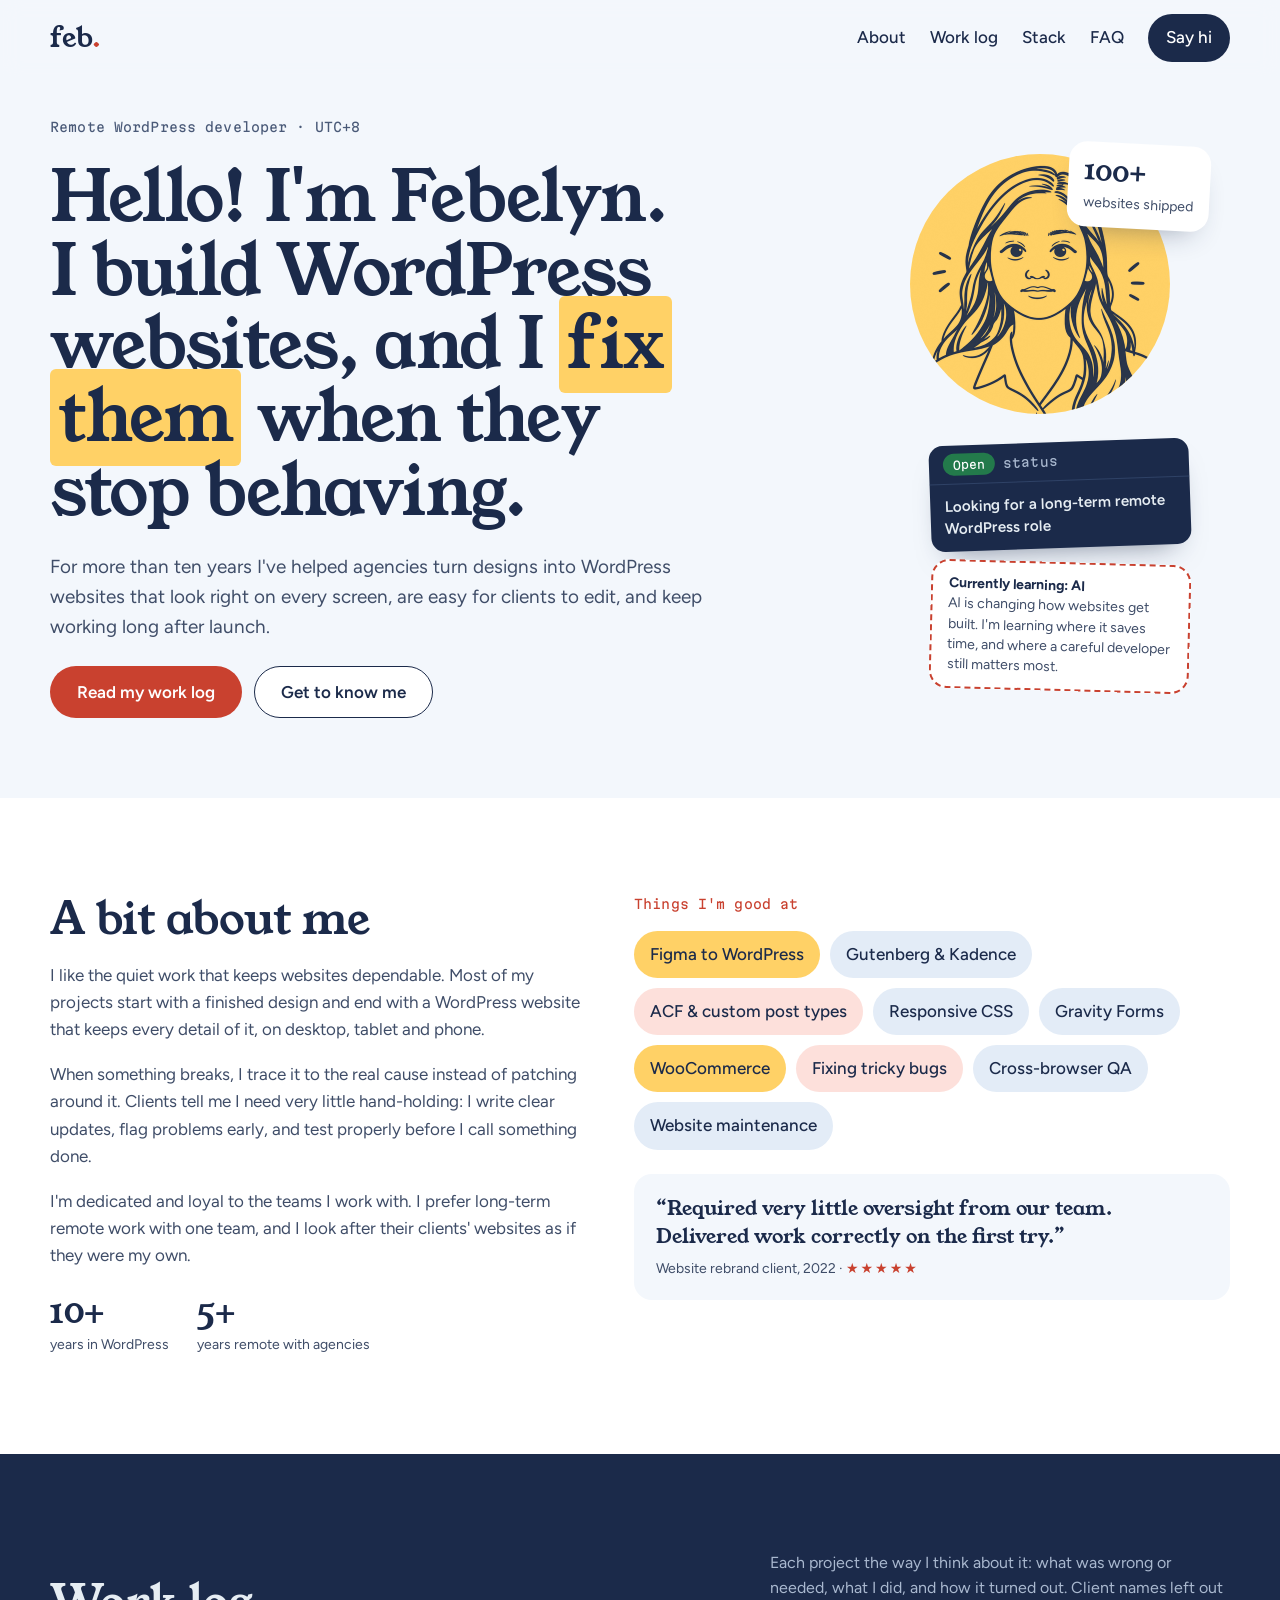
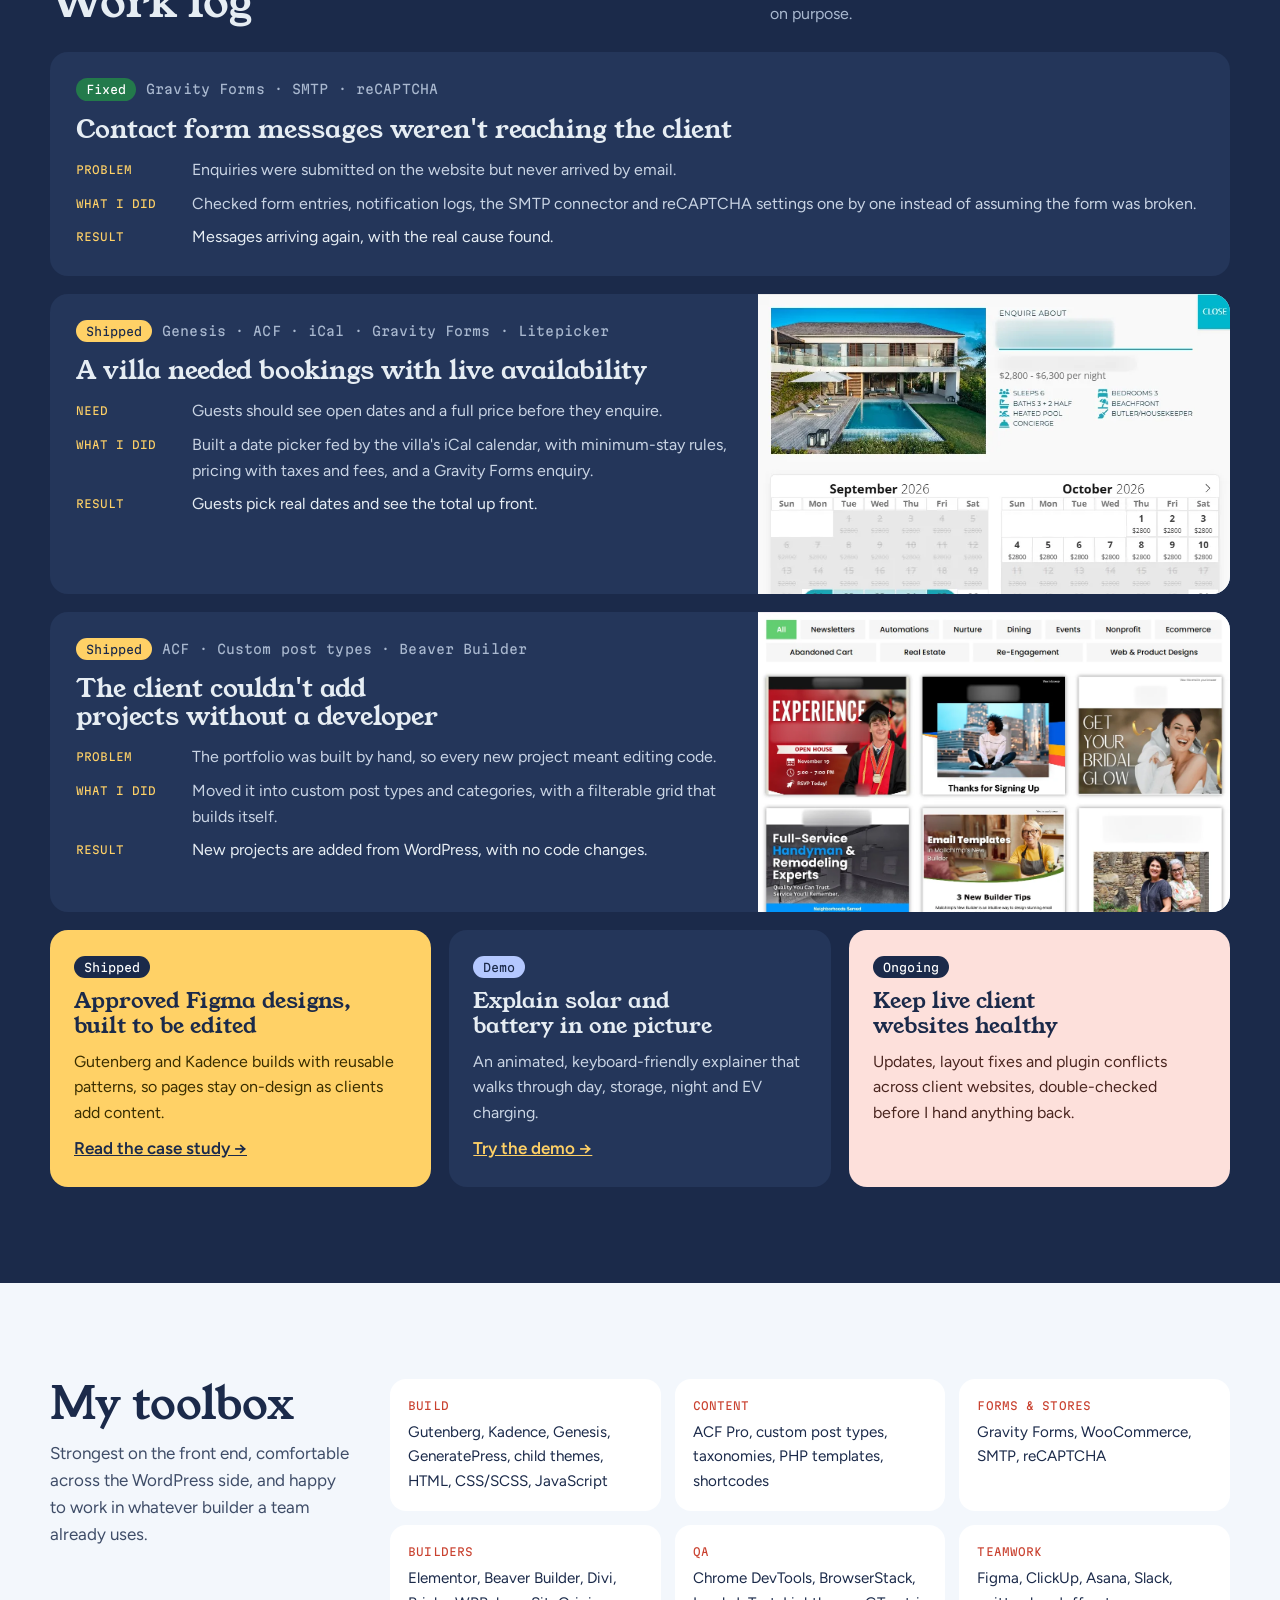
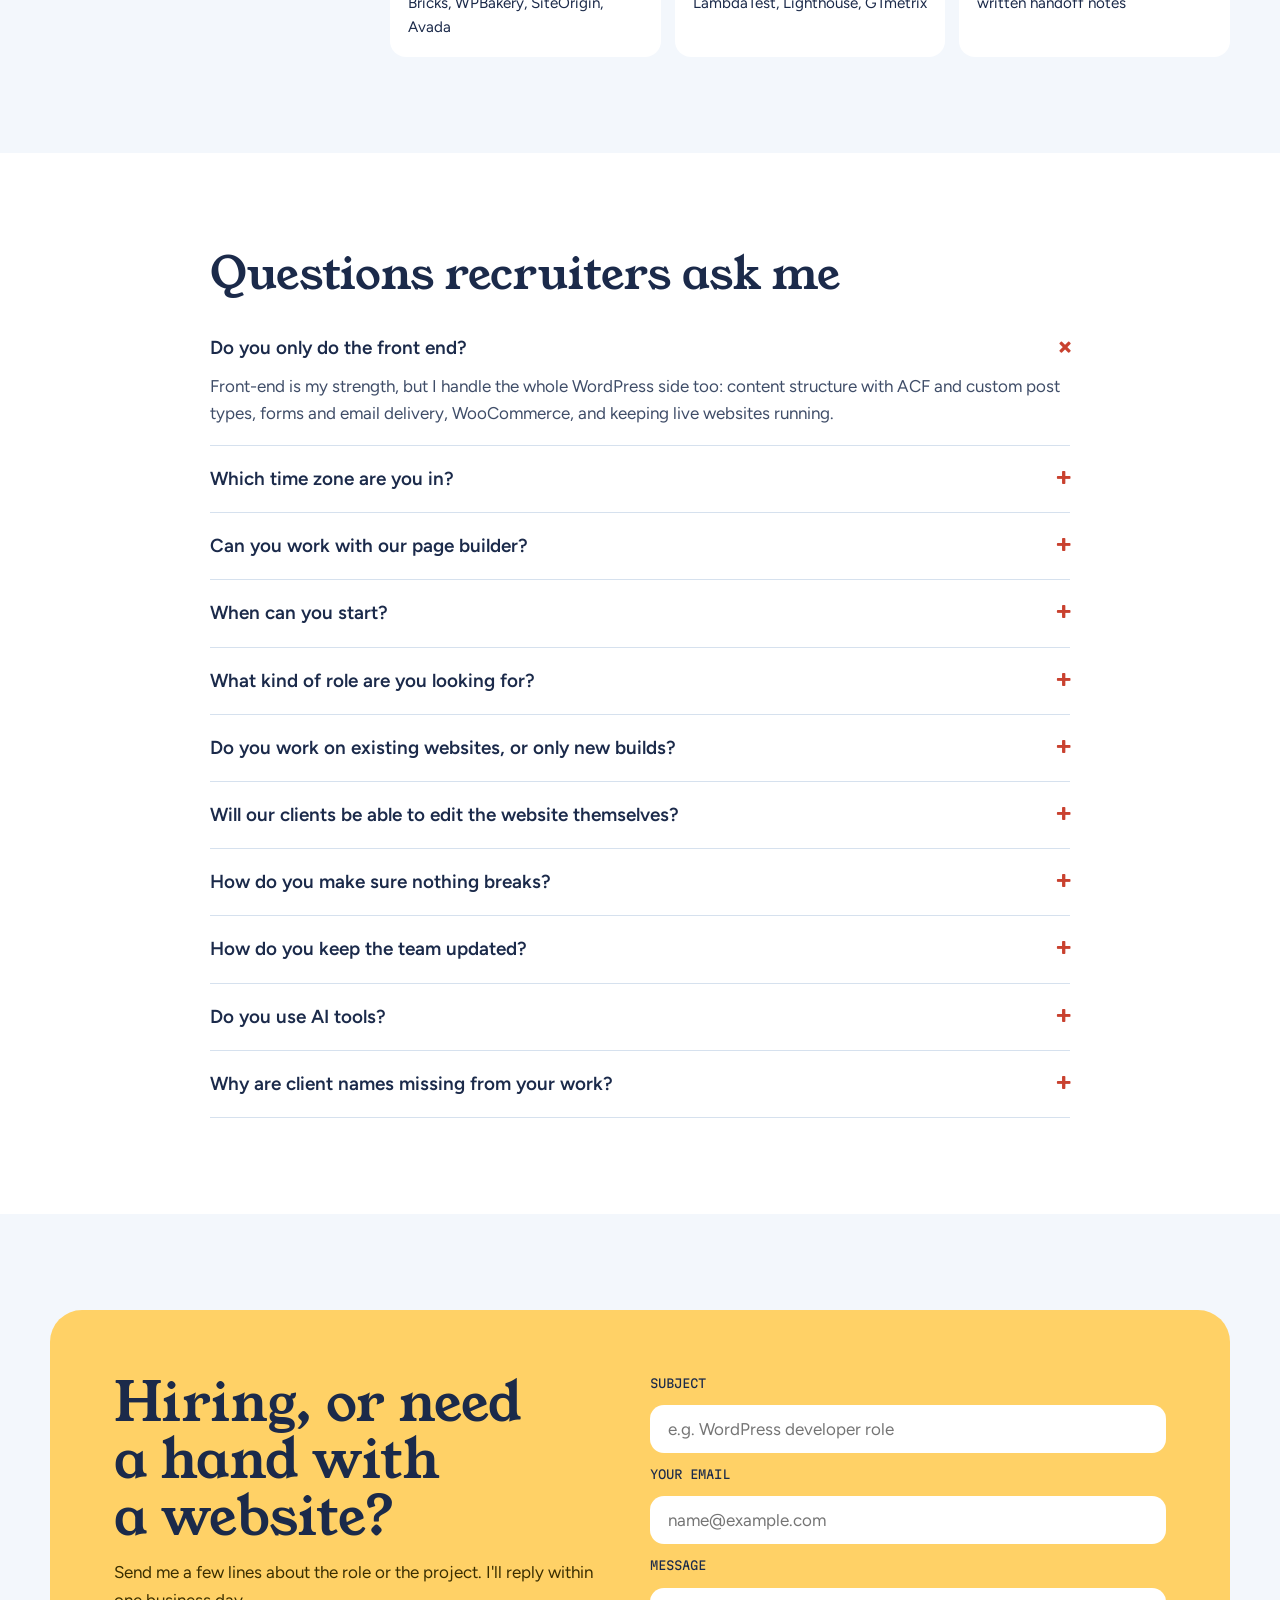
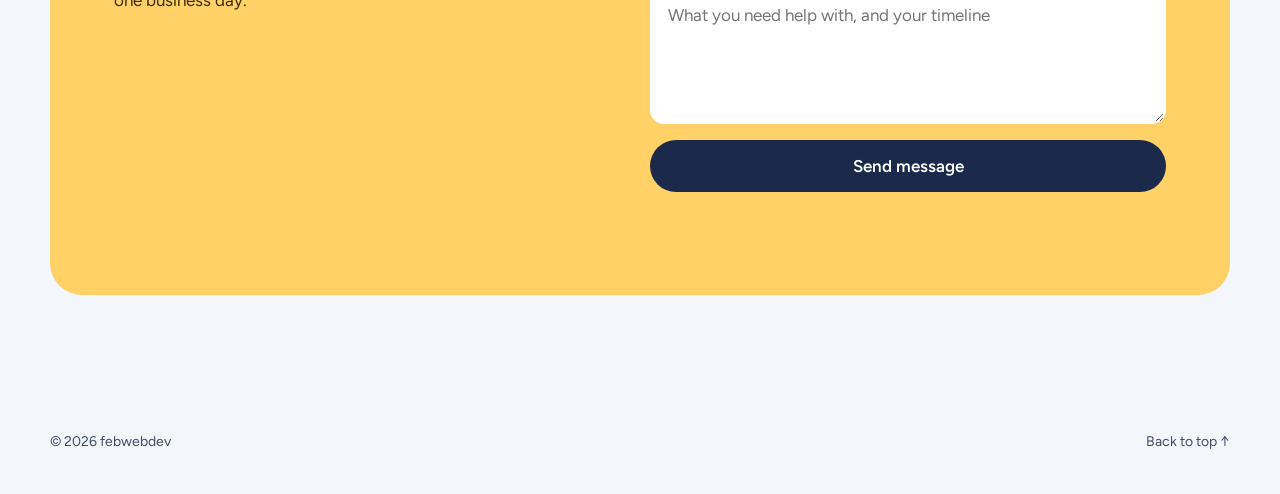
==== commit 160848b7: "Say "website" instead of "site" throughout Matches the words people search for. Covers the page copy" ====
--- a/index.html
+++ b/index.html
@@ -4,7 +4,7 @@
   <meta charset="utf-8">
   <meta name="viewport" content="width=device-width, initial-scale=1">
 
-  <title>Febelyn | Remote WordPress Developer for Websites, Fixes &amp; Site Care</title>
+  <title>Febelyn | Remote WordPress Developer: Website Builds, Fixes &amp; Care</title>
   <meta name="description" content="Dedicated remote WordPress developer with 10+ years of experience. I build WordPress websites from Figma designs, fix what stops working, and look after live websites. Open to long-term remote roles.">
   <meta name="author" content="Febelyn">
   <meta name="robots" content="index, follow, max-image-preview:large">
@@ -12,19 +12,19 @@
   <meta property="og:site_name" content="febwebdev">
   <meta property="og:locale" content="en_US">
   <meta property="og:title" content="Febelyn | Remote WordPress Developer">
-  <meta property="og:description" content="I build WordPress sites, and I fix them when they stop behaving. Figma to WordPress, Gutenberg, ACF, forms, WooCommerce and ongoing site care.">
+  <meta property="og:description" content="I build WordPress websites, and I fix them when they stop behaving. Figma to WordPress, Gutenberg, ACF, forms, WooCommerce and ongoing website care.">
   <meta property="og:type" content="profile">
   <meta property="profile:first_name" content="Febelyn">
   <meta property="og:url" content="https://febwebdev.com/">
   <meta property="og:image" content="https://febwebdev.com/og-image.png">
   <meta property="og:image:width" content="1200">
   <meta property="og:image:height" content="630">
-  <meta property="og:image:alt" content="Febelyn, WordPress developer: I build WordPress sites, and I fix them when they stop behaving.">
+  <meta property="og:image:alt" content="Febelyn, WordPress developer: I build WordPress websites, and I fix them when they stop behaving.">
   <link rel="canonical" href="https://febwebdev.com/">
 
   <meta name="twitter:card" content="summary_large_image">
   <meta name="twitter:title" content="Febelyn | Remote WordPress Developer">
-  <meta name="twitter:description" content="I build WordPress sites, and I fix them when they stop behaving. Figma to WordPress, Gutenberg, ACF, forms and site care.">
+  <meta name="twitter:description" content="I build WordPress websites, and I fix them when they stop behaving. Figma to WordPress, Gutenberg, ACF, forms and website care.">
   <meta name="twitter:image" content="https://febwebdev.com/og-image.png">
   <meta name="theme-color" content="#f3f7fc">
 
@@ -115,7 +115,7 @@
           "name": "Do you only do the front end?",
           "acceptedAnswer": {
             "@type": "Answer",
-            "text": "Front-end is my strength, but I handle the whole WordPress side too: content structure with ACF and custom post types, forms and email delivery, WooCommerce, and keeping live sites running."
+            "text": "Front-end is my strength, but I handle the whole WordPress side too: content structure with ACF and custom post types, forms and email delivery, WooCommerce, and keeping live websites running."
           }
         },
         {
@@ -147,20 +147,20 @@
           "name": "What kind of role are you looking for?",
           "acceptedAnswer": {
             "@type": "Answer",
-            "text": "A long-term, remote position on a team that builds or looks after WordPress sites. I'm also comfortable in plain HTML, CSS and JavaScript, and I take on select projects and ongoing site care."
-          }
-        },
-        {
-          "@type": "Question",
-          "name": "Do you work on existing sites, or only new builds?",
-          "acceptedAnswer": {
-            "@type": "Answer",
-            "text": "Both. A lot of my work is on live sites: layout fixes, plugin conflicts, form problems and content updates, alongside new builds from Figma."
-          }
-        },
-        {
-          "@type": "Question",
-          "name": "Will our clients be able to edit the site themselves?",
+            "text": "A long-term, remote position on a team that builds or looks after WordPress websites. I'm also comfortable in plain HTML, CSS and JavaScript, and I take on select projects and ongoing website care."
+          }
+        },
+        {
+          "@type": "Question",
+          "name": "Do you work on existing websites, or only new builds?",
+          "acceptedAnswer": {
+            "@type": "Answer",
+            "text": "Both. A lot of my work is on live websites: layout fixes, plugin conflicts, form problems and content updates, alongside new builds from Figma."
+          }
+        },
+        {
+          "@type": "Question",
+          "name": "Will our clients be able to edit the website themselves?",
           "acceptedAnswer": {
             "@type": "Answer",
             "text": "Yes, that's one of my main goals. I build with reusable blocks and patterns, and use ACF fields and custom post types so routine changes happen in WordPress, not in code."
@@ -171,7 +171,7 @@
           "name": "How do you make sure nothing breaks?",
           "acceptedAnswer": {
             "@type": "Answer",
-            "text": "I check every page at desktop, tablet and phone sizes, test in the main browsers (with BrowserStack or LambdaTest), and send test entries through every form before I call a job done. After a change, I look over the rest of the site too, so a small fix doesn't break something somewhere else."
+            "text": "I check every page at desktop, tablet and phone sizes, test in the main browsers (with BrowserStack or LambdaTest), and send test entries through every form before I call a job done. After a change, I look over the rest of the website too, so a small fix doesn't break something somewhere else."
           }
         },
         {
@@ -231,7 +231,7 @@
       <div class="container hero-grid">
         <div class="hero-copy">
           <p class="mono">Remote WordPress developer · UTC+8</p>
-          <h1>Hello! I'm Febelyn. I build WordPress sites, and I <span class="hl">fix them</span> when they stop behaving.</h1>
+          <h1>Hello! I'm Febelyn. I build WordPress websites, and I <span class="hl">fix them</span> when they stop behaving.</h1>
           <p class="hero-lede">For more than ten years I've helped agencies turn designs into WordPress websites that look right on every screen, are easy for clients to edit, and keep working long after launch.</p>
           <div class="hero-actions">
             <a class="button button-primary" href="#log">Read my work log</a>
@@ -242,7 +242,7 @@
         <div class="hero-art">
           <div class="avatar-wrap">
             <div class="avatar"><img src="images/avatar.webp" width="520" height="520" alt="Illustrated portrait of Febelyn"></div>
-            <p class="sticker-stat"><strong>100+</strong><span>sites shipped</span></p>
+            <p class="sticker-stat"><strong>100+</strong><span>websites shipped</span></p>
           </div>
 
           <div class="sticker-row">
@@ -260,7 +260,7 @@
       <div class="container about-grid">
         <div class="about-copy">
           <h2 class="section-title">A bit about me</h2>
-          <p>I like the quiet work that keeps websites dependable. Most of my projects start with a finished design and end with a WordPress site that keeps every detail of it, on desktop, tablet and phone.</p>
+          <p>I like the quiet work that keeps websites dependable. Most of my projects start with a finished design and end with a WordPress website that keeps every detail of it, on desktop, tablet and phone.</p>
           <p>When something breaks, I trace it to the real cause instead of patching around it. Clients tell me I need very little hand-holding: I write clear updates, flag problems early, and test properly before I call something done.</p>
           <p>I'm dedicated and loyal to the teams I work with. I prefer long-term remote work with one team, and I look after their clients' websites as if they were my own.</p>
           <div class="about-numbers">
@@ -280,7 +280,7 @@
             <li class="pill-sun">WooCommerce</li>
             <li class="pill-blush">Fixing tricky bugs</li>
             <li>Cross-browser QA</li>
-            <li>Site maintenance</li>
+            <li>Website maintenance</li>
           </ul>
           <figure class="quote">
             <blockquote>“Required very little oversight from our team. Delivered work correctly on the first try.”</blockquote>
@@ -303,7 +303,7 @@
               <p class="ticket-meta"><span class="chip chip-fixed">Fixed</span><span class="mono">Gravity Forms · SMTP · reCAPTCHA</span></p>
               <h3>Contact form messages weren't reaching the client</h3>
               <dl>
-                <dt>PROBLEM</dt><dd>Enquiries were submitted on the site but never arrived by email.</dd>
+                <dt>PROBLEM</dt><dd>Enquiries were submitted on the website but never arrived by email.</dd>
                 <dt>WHAT I DID</dt><dd>Checked form entries, notification logs, the SMTP connector and reCAPTCHA settings one by one instead of assuming the form was broken.</dd>
                 <dt>RESULT</dt><dd>Messages arriving again, with the real cause found.</dd>
               </dl>
@@ -351,8 +351,8 @@
             </article>
             <article class="mini mini-blush">
               <p><span class="chip chip-dark">Ongoing</span></p>
-              <h3>Keep live client sites healthy</h3>
-              <p>Updates, layout fixes and plugin conflicts across client sites, double-checked before I hand anything back.</p>
+              <h3>Keep live client websites healthy</h3>
+              <p>Updates, layout fixes and plugin conflicts across client websites, double-checked before I hand anything back.</p>
             </article>
           </div>
         </div>
@@ -381,7 +381,7 @@
         <h2 class="section-title">Questions recruiters ask me</h2>
         <details open>
           <summary>Do you only do the front end?</summary>
-          <p>Front-end is my strength, but I handle the whole WordPress side too: content structure with ACF and custom post types, forms and email delivery, WooCommerce, and keeping live sites running.</p>
+          <p>Front-end is my strength, but I handle the whole WordPress side too: content structure with ACF and custom post types, forms and email delivery, WooCommerce, and keeping live websites running.</p>
         </details>
         <details>
           <summary>Which time zone are you in?</summary>
@@ -397,19 +397,19 @@
         </details>
         <details>
           <summary>What kind of role are you looking for?</summary>
-          <p>A long-term, remote position on a team that builds or looks after WordPress sites. I'm also comfortable in plain HTML, CSS and JavaScript, and I take on select projects and ongoing site care.</p>
-        </details>
-        <details>
-          <summary>Do you work on existing sites, or only new builds?</summary>
-          <p>Both. A lot of my work is on live sites: layout fixes, plugin conflicts, form problems and content updates, alongside new builds from Figma.</p>
-        </details>
-        <details>
-          <summary>Will our clients be able to edit the site themselves?</summary>
+          <p>A long-term, remote position on a team that builds or looks after WordPress websites. I'm also comfortable in plain HTML, CSS and JavaScript, and I take on select projects and ongoing website care.</p>
+        </details>
+        <details>
+          <summary>Do you work on existing websites, or only new builds?</summary>
+          <p>Both. A lot of my work is on live websites: layout fixes, plugin conflicts, form problems and content updates, alongside new builds from Figma.</p>
+        </details>
+        <details>
+          <summary>Will our clients be able to edit the website themselves?</summary>
           <p>Yes, that's one of my main goals. I build with reusable blocks and patterns, and use ACF fields and custom post types so routine changes happen in WordPress, not in code.</p>
         </details>
         <details>
           <summary>How do you make sure nothing breaks?</summary>
-          <p>I check every page at desktop, tablet and phone sizes, test in the main browsers (with BrowserStack or LambdaTest), and send test entries through every form before I call a job done. After a change, I look over the rest of the site too, so a small fix doesn't break something somewhere else.</p>
+          <p>I check every page at desktop, tablet and phone sizes, test in the main browsers (with BrowserStack or LambdaTest), and send test entries through every form before I call a job done. After a change, I look over the rest of the website too, so a small fix doesn't break something somewhere else.</p>
         </details>
         <details>
           <summary>How do you keep the team updated?</summary>
@@ -430,7 +430,7 @@
       <div class="container">
         <div class="contact-card">
           <div class="contact-copy">
-            <h2>Hiring, or need a hand with a site?</h2>
+            <h2>Hiring, or need a hand with a website?</h2>
             <p>Send me a few lines about the role or the project. I'll reply within one business day.</p>
           </div>
 
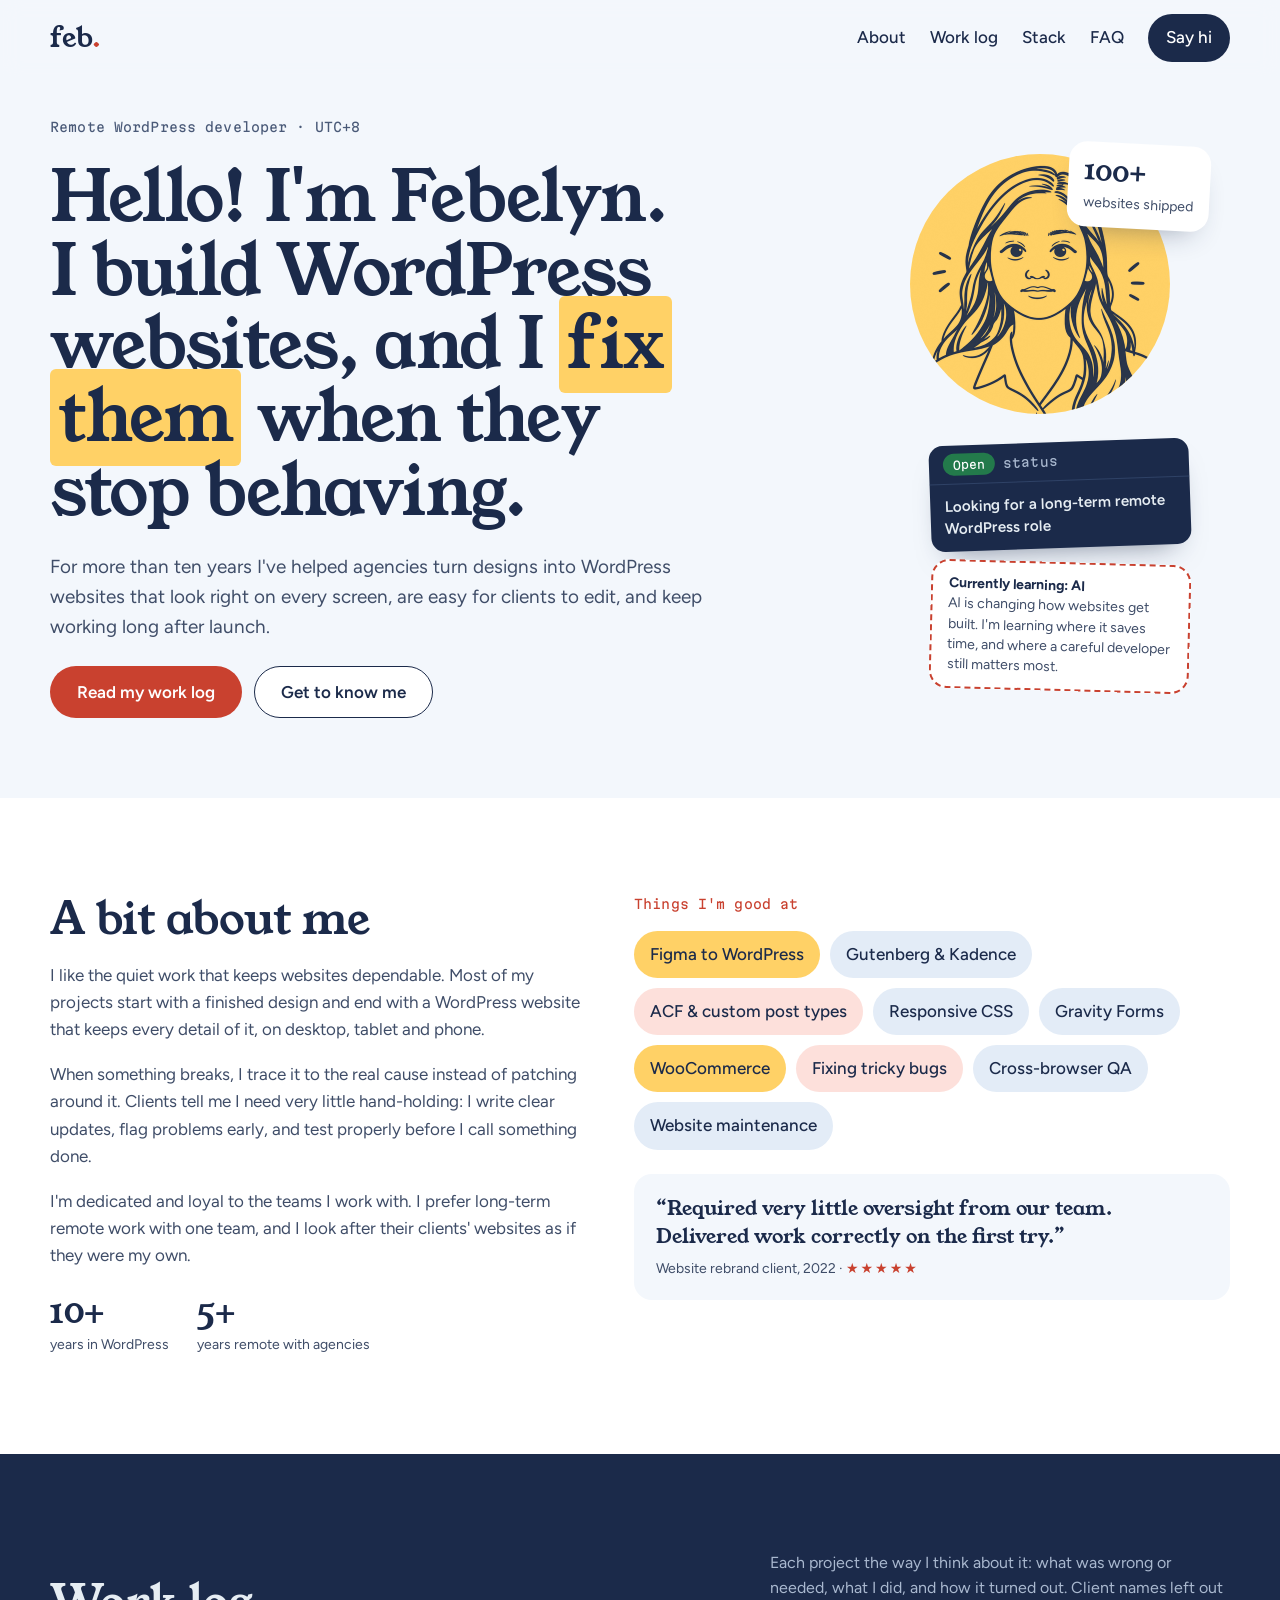
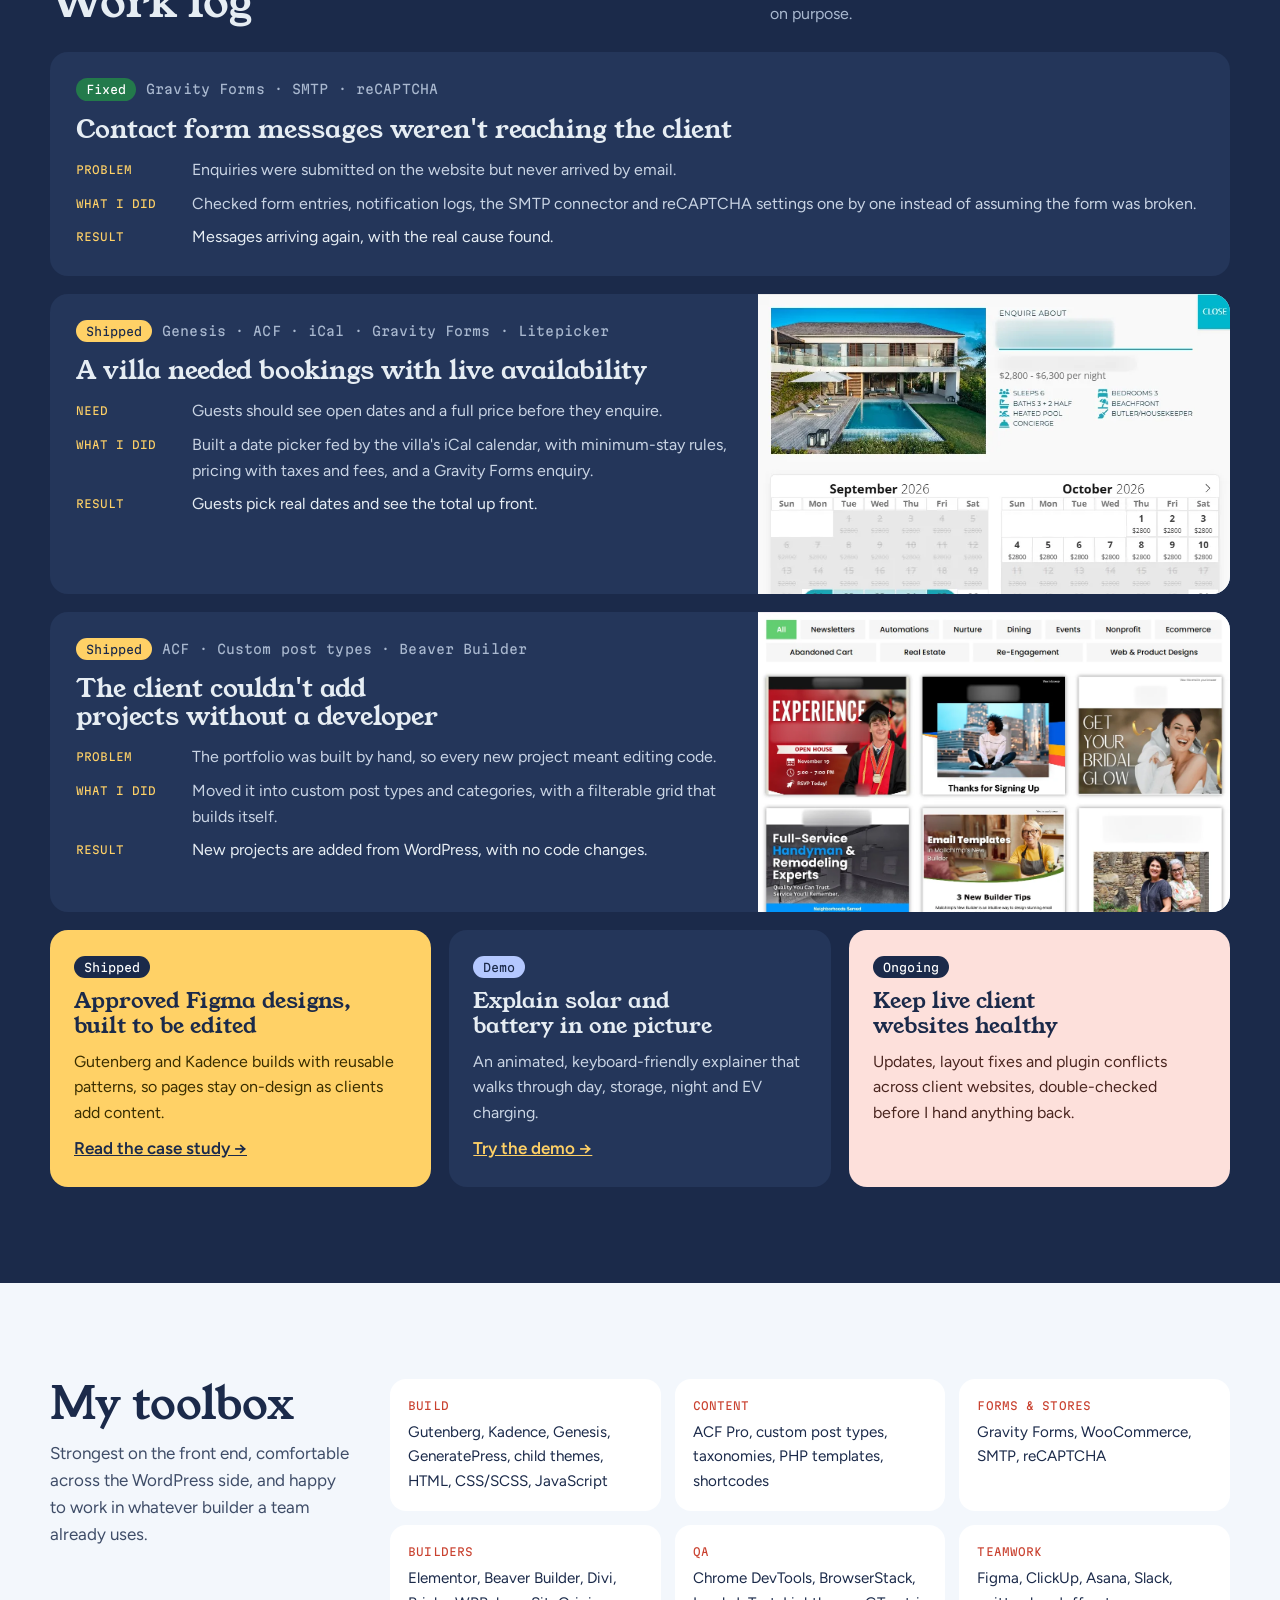
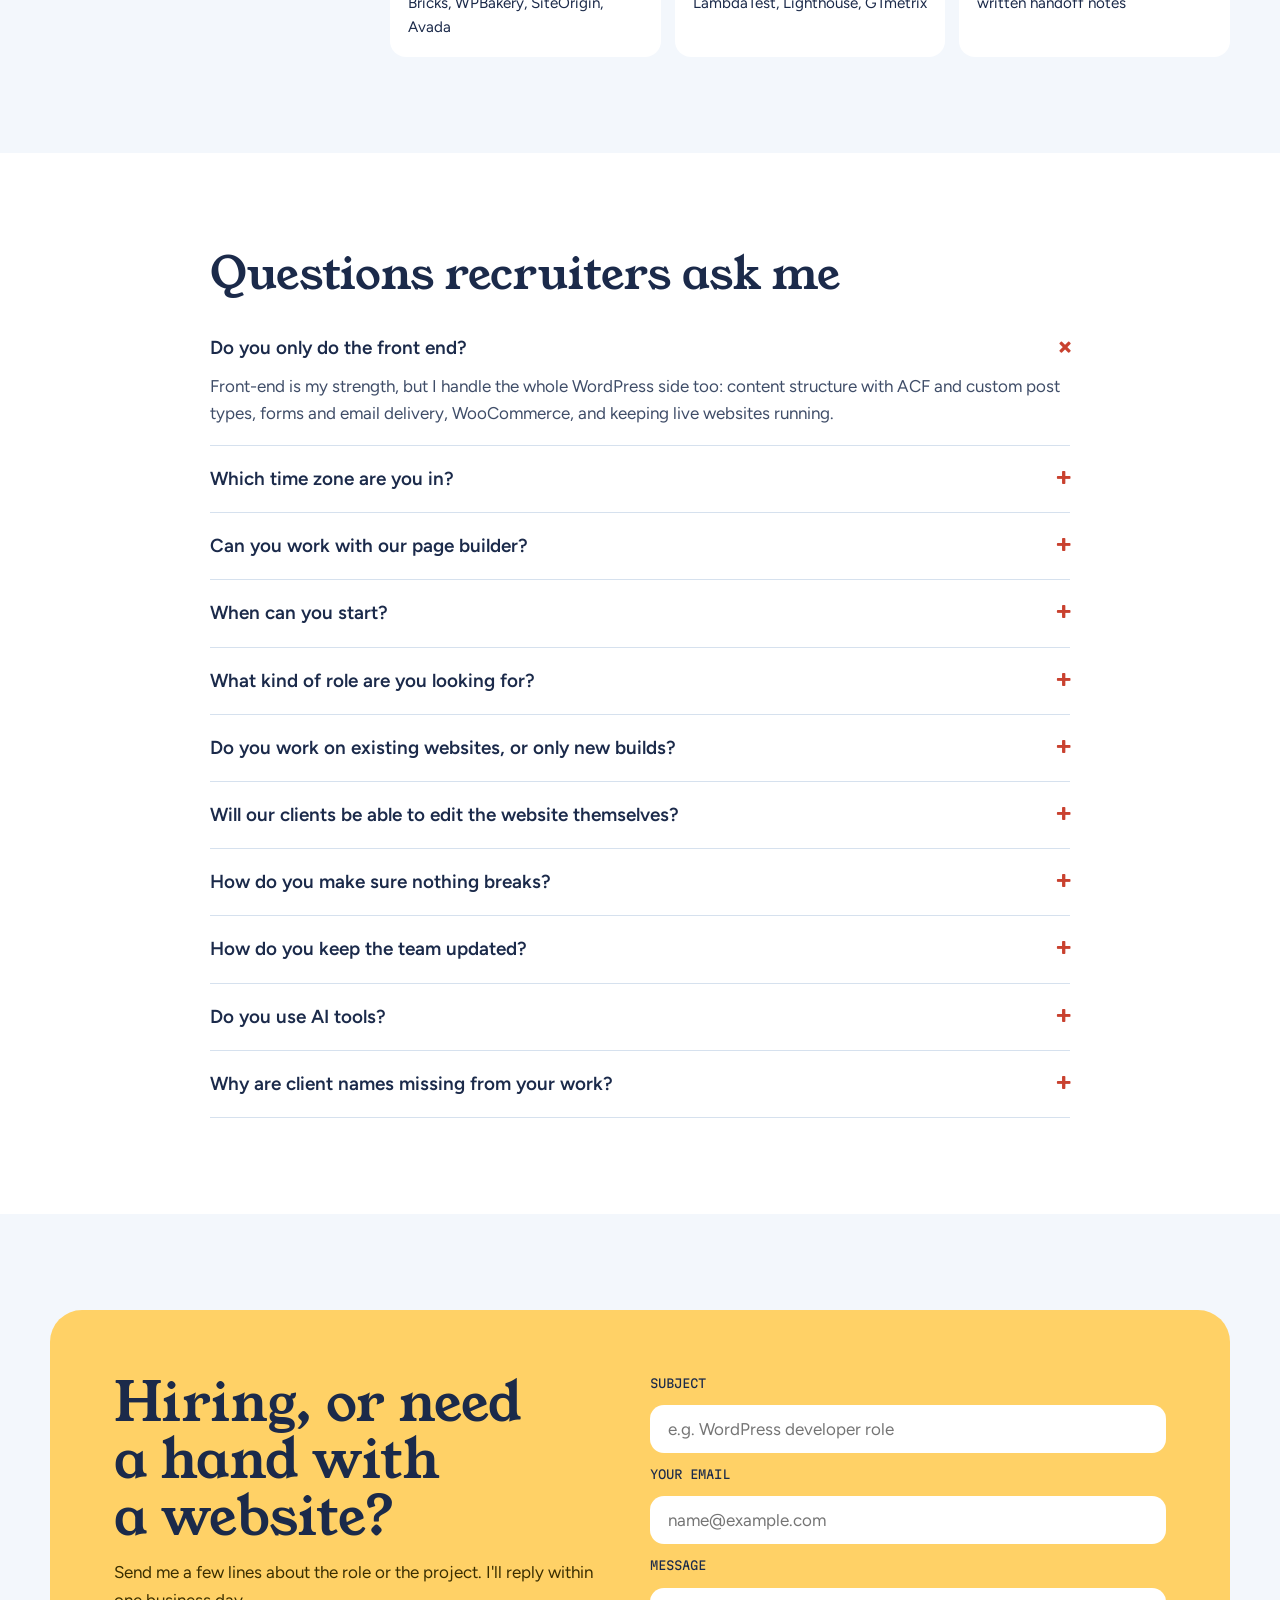
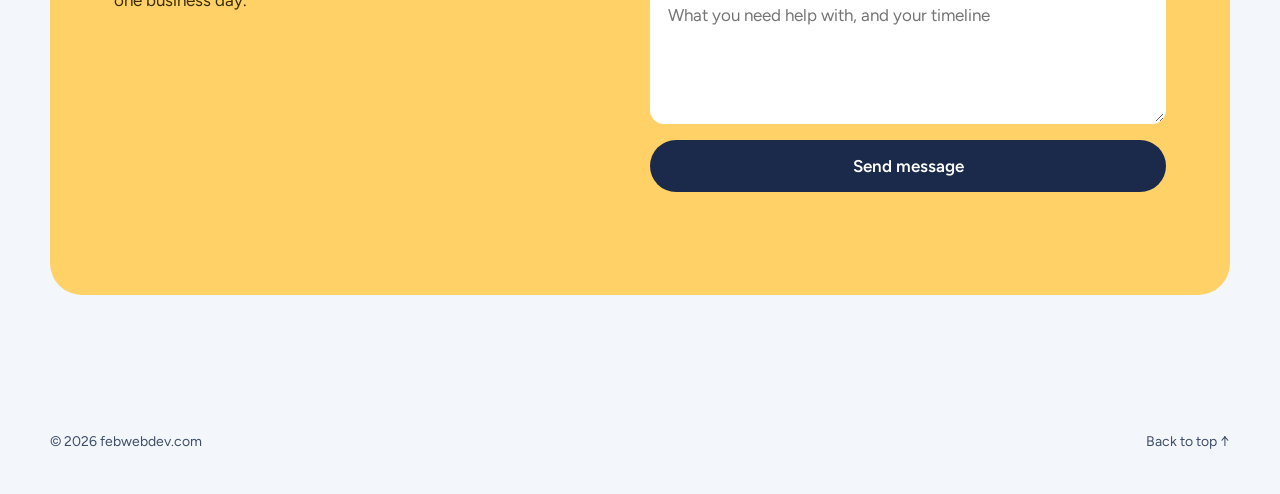
==== commit 678fb319: "Update footer to include full website URL" ====
--- a/index.html
+++ b/index.html
@@ -451,7 +451,7 @@
 
   <footer class="site-footer">
     <div class="container footer-inner">
-      <p>© <span data-year>2026</span> febwebdev</p>
+      <p>© <span data-year>2026</span> febwebdev.com</p>
       <a href="#top">Back to top ↑</a>
     </div>
   </footer>
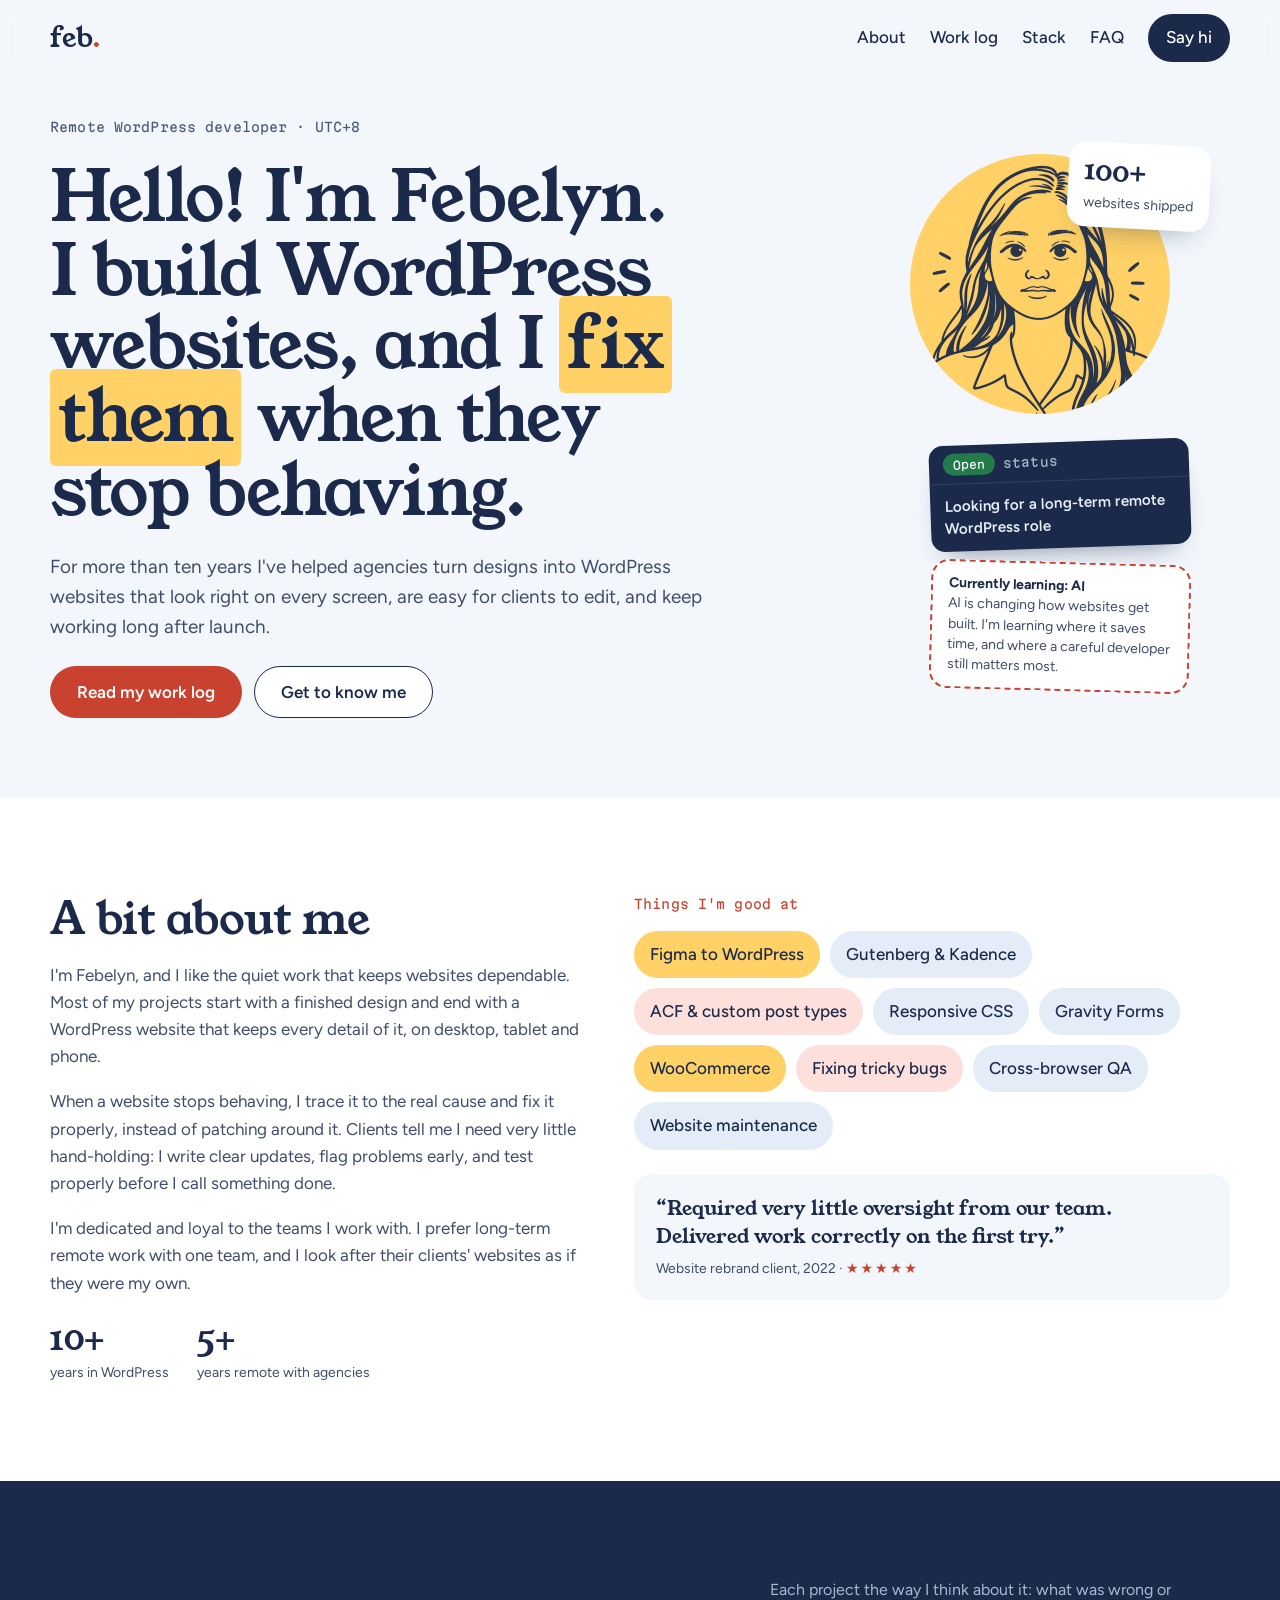
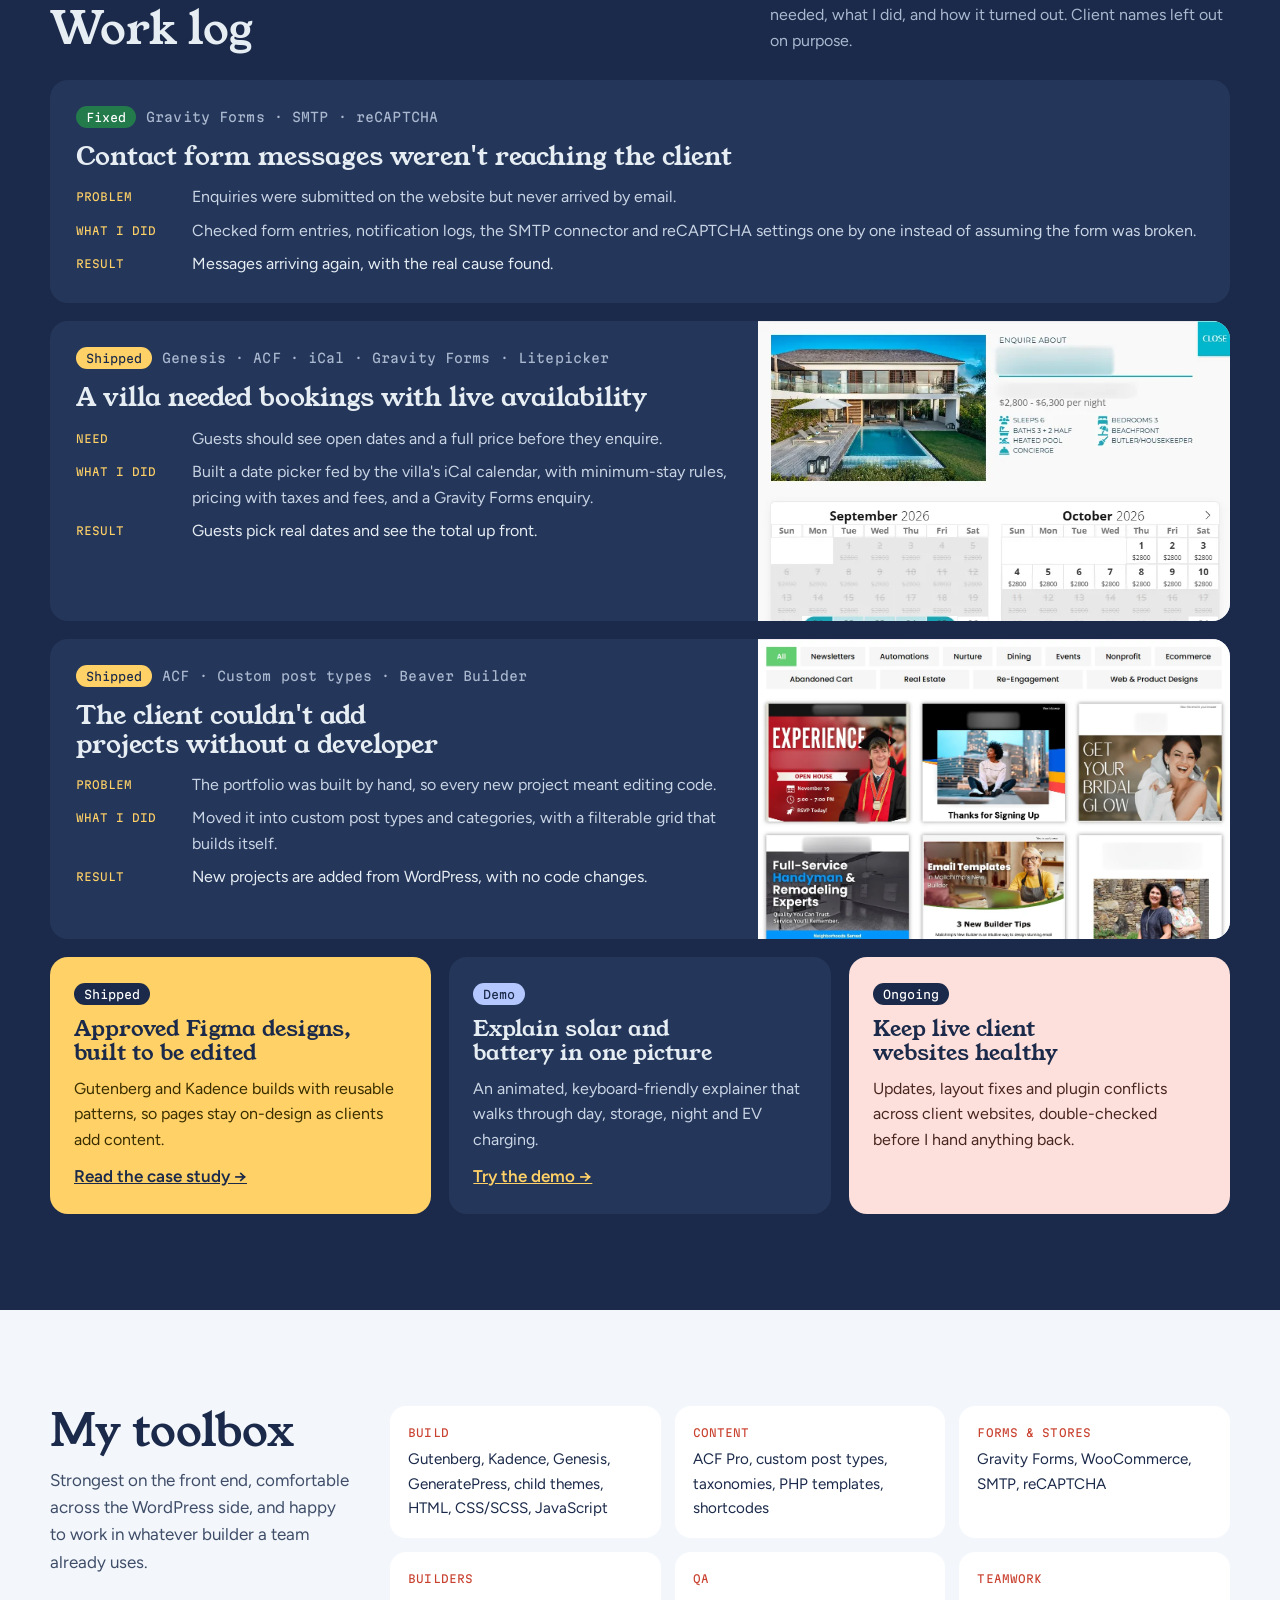
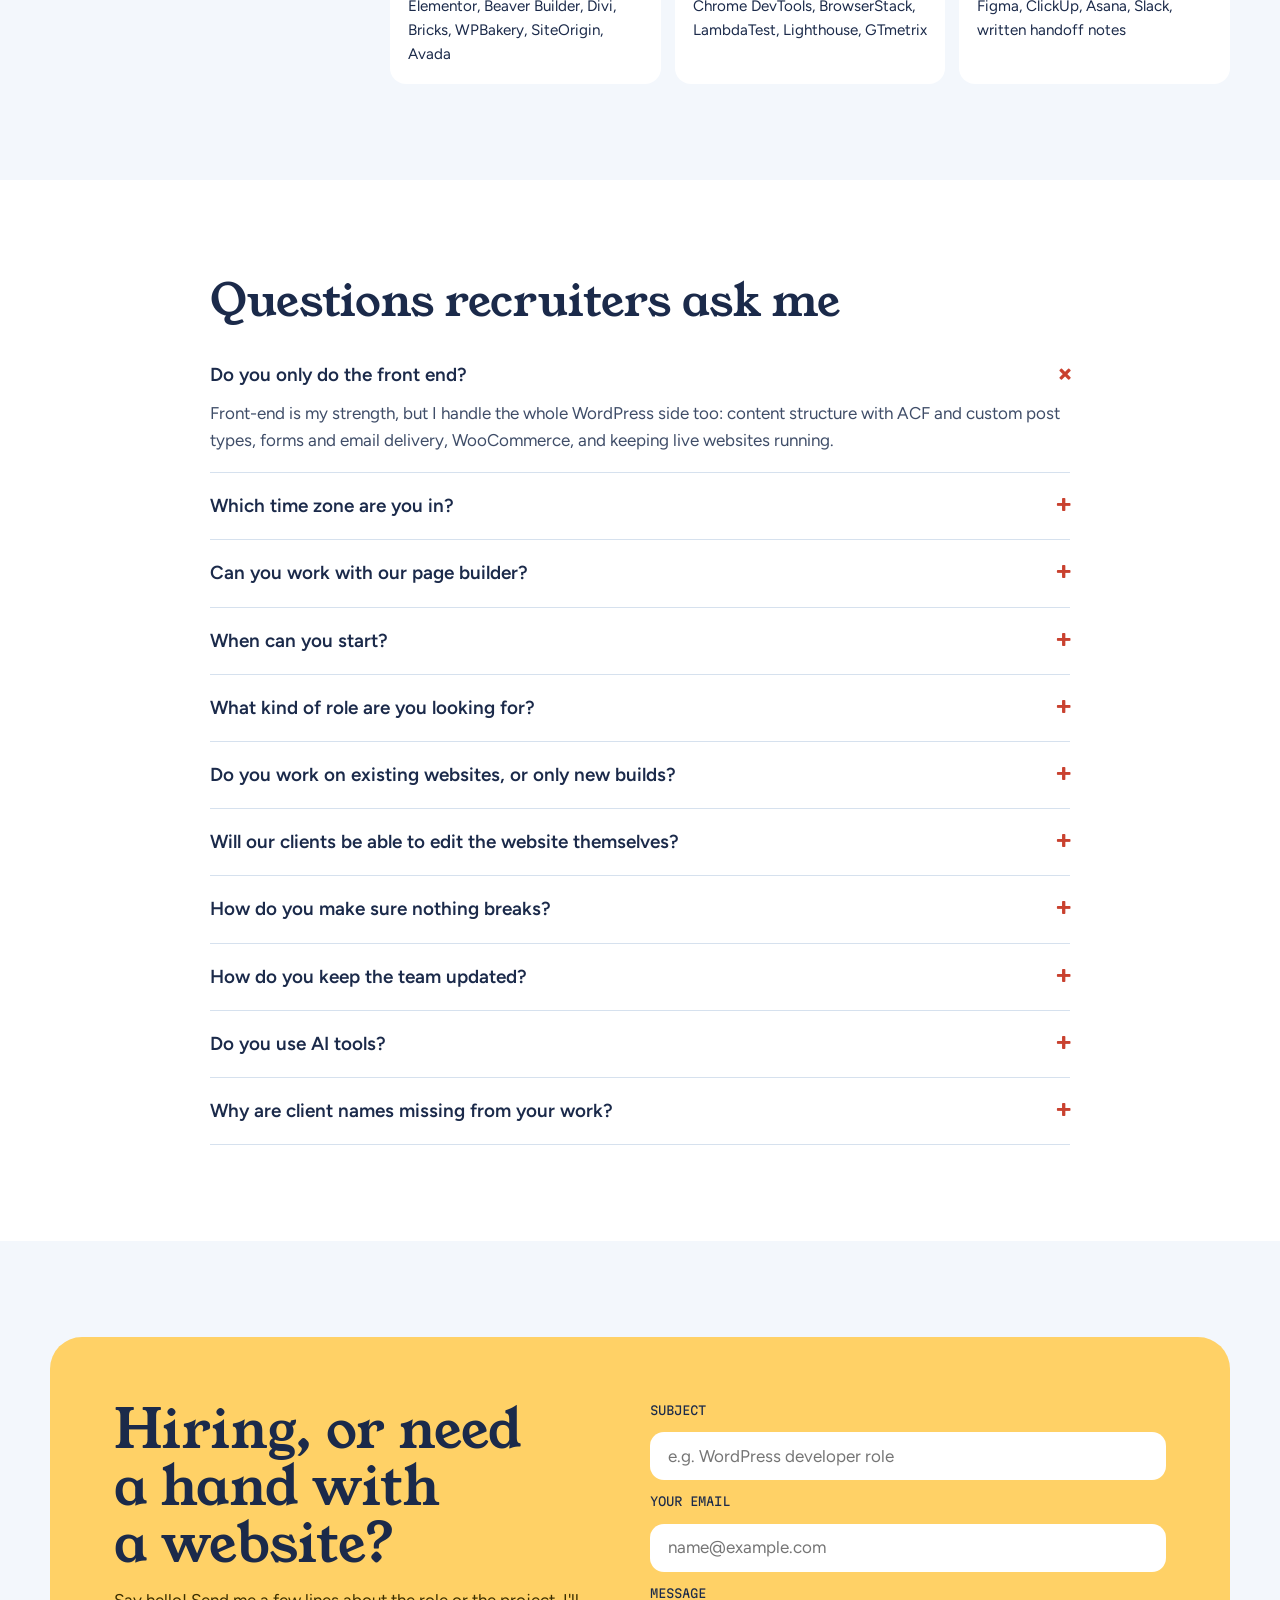
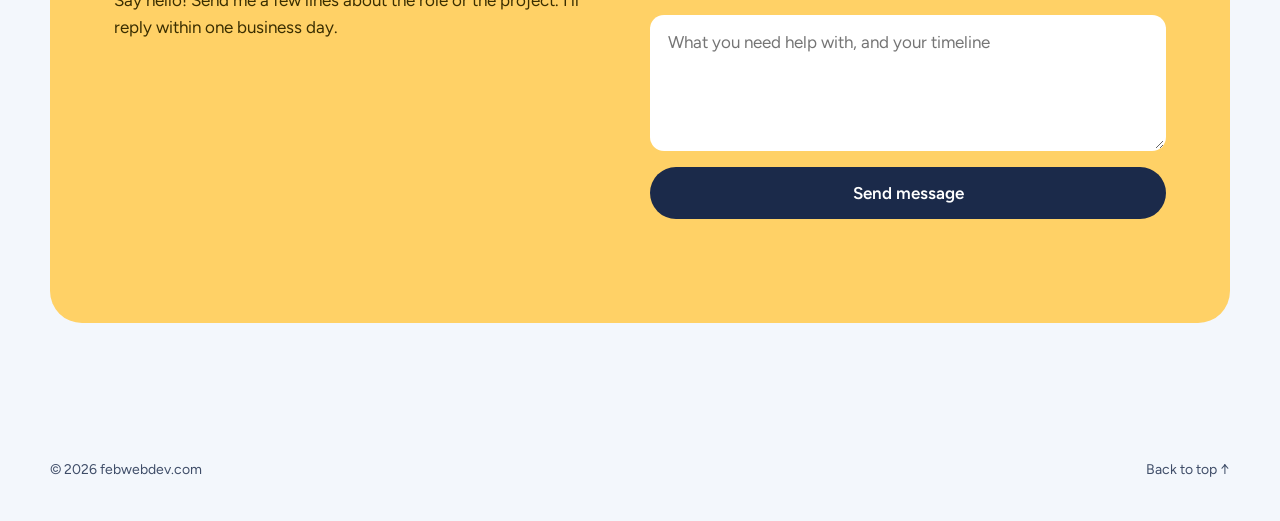
==== commit 8fc4a2c0: "Fix SEO checker warnings: title, description, H1 words, touch icon - Shorter title (about 436px, lim" ====
--- a/index.html
+++ b/index.html
@@ -4,8 +4,8 @@
   <meta charset="utf-8">
   <meta name="viewport" content="width=device-width, initial-scale=1">
 
-  <title>Febelyn | Remote WordPress Developer: Website Builds, Fixes &amp; Care</title>
-  <meta name="description" content="Dedicated remote WordPress developer with 10+ years of experience. I build WordPress websites from Figma designs, fix what stops working, and look after live websites. Open to long-term remote roles.">
+  <title>Febelyn | Remote WordPress Website Developer</title>
+  <meta name="description" content="Dedicated remote WordPress developer with 10+ years of experience. I build, fix and look after WordPress websites. Open to long-term remote roles.">
   <meta name="author" content="Febelyn">
   <meta name="robots" content="index, follow, max-image-preview:large">
 
@@ -29,6 +29,7 @@
   <meta name="theme-color" content="#f3f7fc">
 
   <link rel="icon" href="favicon.svg" type="image/svg+xml">
+  <link rel="apple-touch-icon" href="apple-touch-icon.png">
   <link rel="alternate" type="text/plain" href="llms.txt" title="Plain-text summary for AI assistants">
   <link rel="preconnect" href="https://fonts.googleapis.com">
   <link rel="preconnect" href="https://fonts.gstatic.com" crossorigin>
@@ -260,8 +261,8 @@
       <div class="container about-grid">
         <div class="about-copy">
           <h2 class="section-title">A bit about me</h2>
-          <p>I like the quiet work that keeps websites dependable. Most of my projects start with a finished design and end with a WordPress website that keeps every detail of it, on desktop, tablet and phone.</p>
-          <p>When something breaks, I trace it to the real cause instead of patching around it. Clients tell me I need very little hand-holding: I write clear updates, flag problems early, and test properly before I call something done.</p>
+          <p>I'm Febelyn, and I like the quiet work that keeps websites dependable. Most of my projects start with a finished design and end with a WordPress website that keeps every detail of it, on desktop, tablet and phone.</p>
+          <p>When a website stops behaving, I trace it to the real cause and fix it properly, instead of patching around it. Clients tell me I need very little hand-holding: I write clear updates, flag problems early, and test properly before I call something done.</p>
           <p>I'm dedicated and loyal to the teams I work with. I prefer long-term remote work with one team, and I look after their clients' websites as if they were my own.</p>
           <div class="about-numbers">
             <p><strong>10+</strong><span>years in WordPress</span></p>
@@ -431,7 +432,7 @@
         <div class="contact-card">
           <div class="contact-copy">
             <h2>Hiring, or need a hand with a website?</h2>
-            <p>Send me a few lines about the role or the project. I'll reply within one business day.</p>
+            <p>Say hello! Send me a few lines about the role or the project. I'll reply within one business day.</p>
           </div>
 
           <form class="contact-form" data-gform action="https://docs.google.com/forms/d/e/1FAIpQLSewdlSXfePcTXCyvjo8lmxLjloxr3YUCMmWLy6CTl_O12pB1w/formResponse" method="POST">
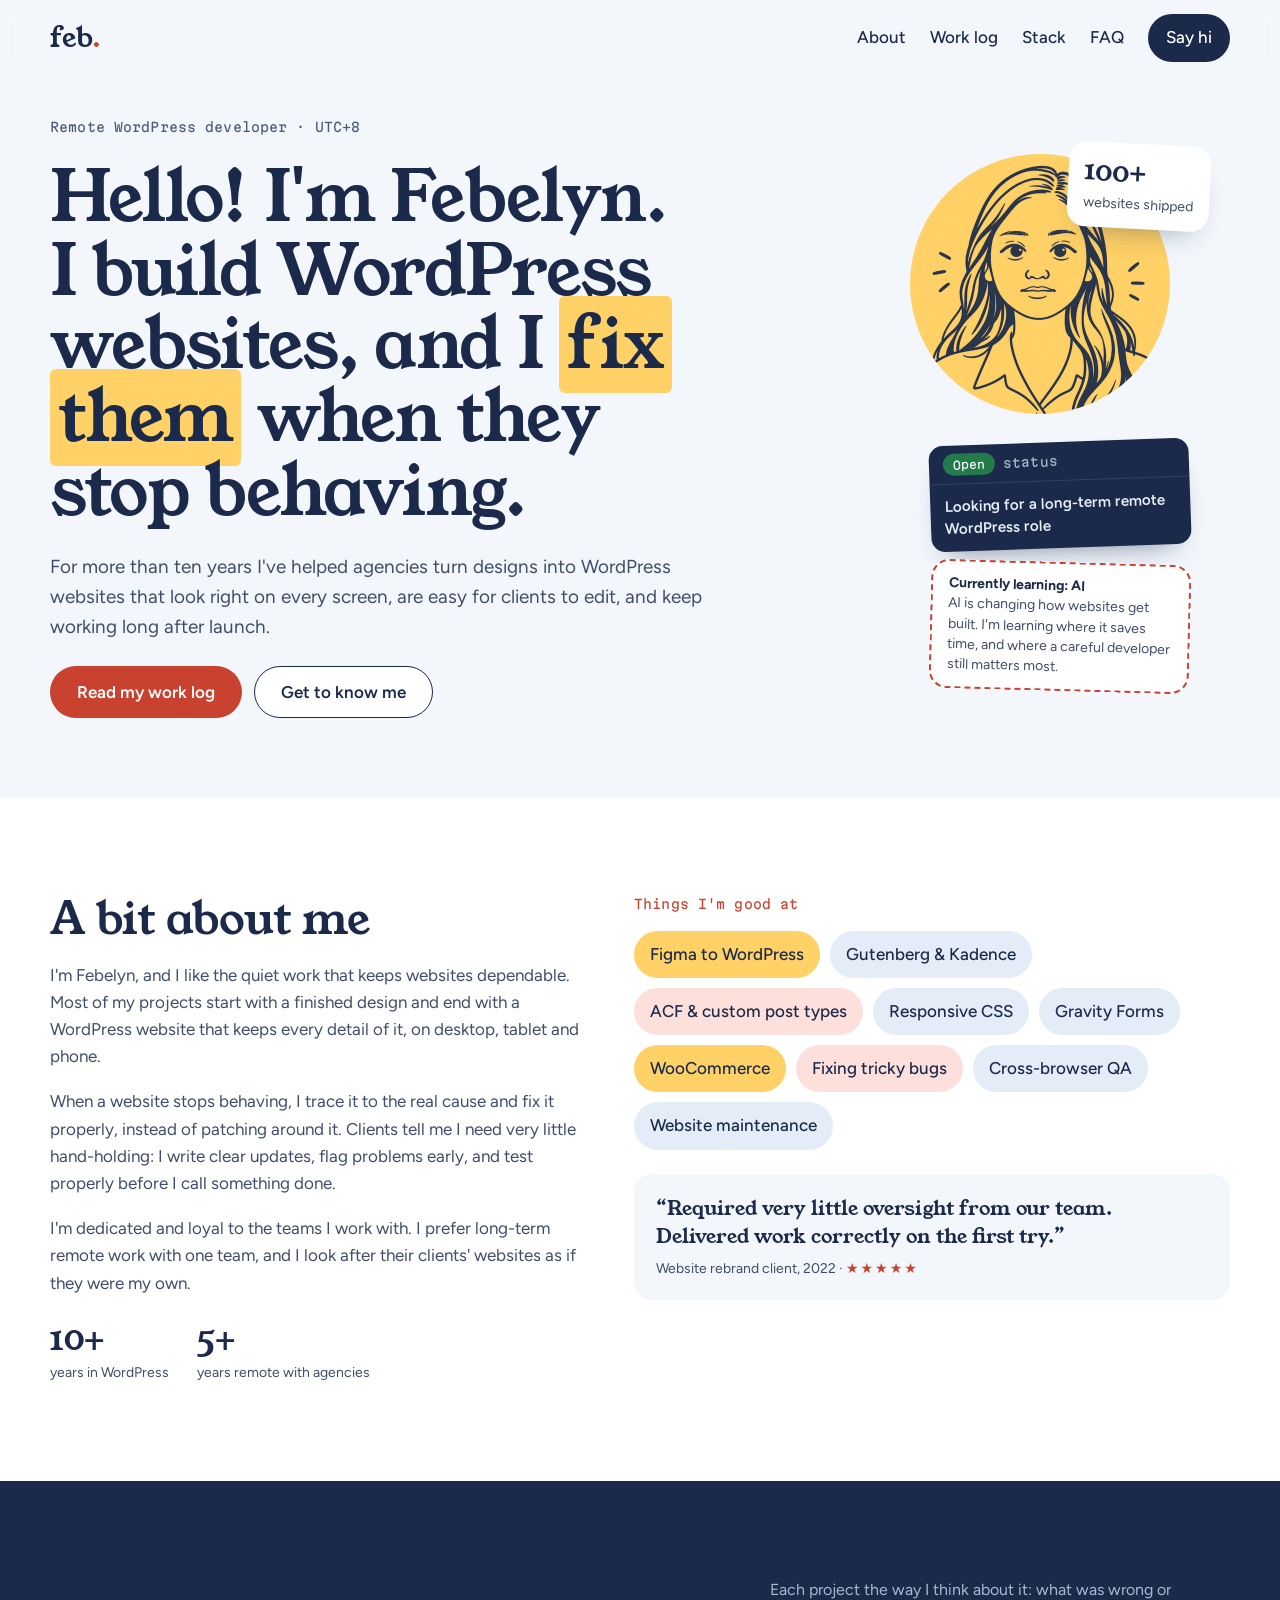
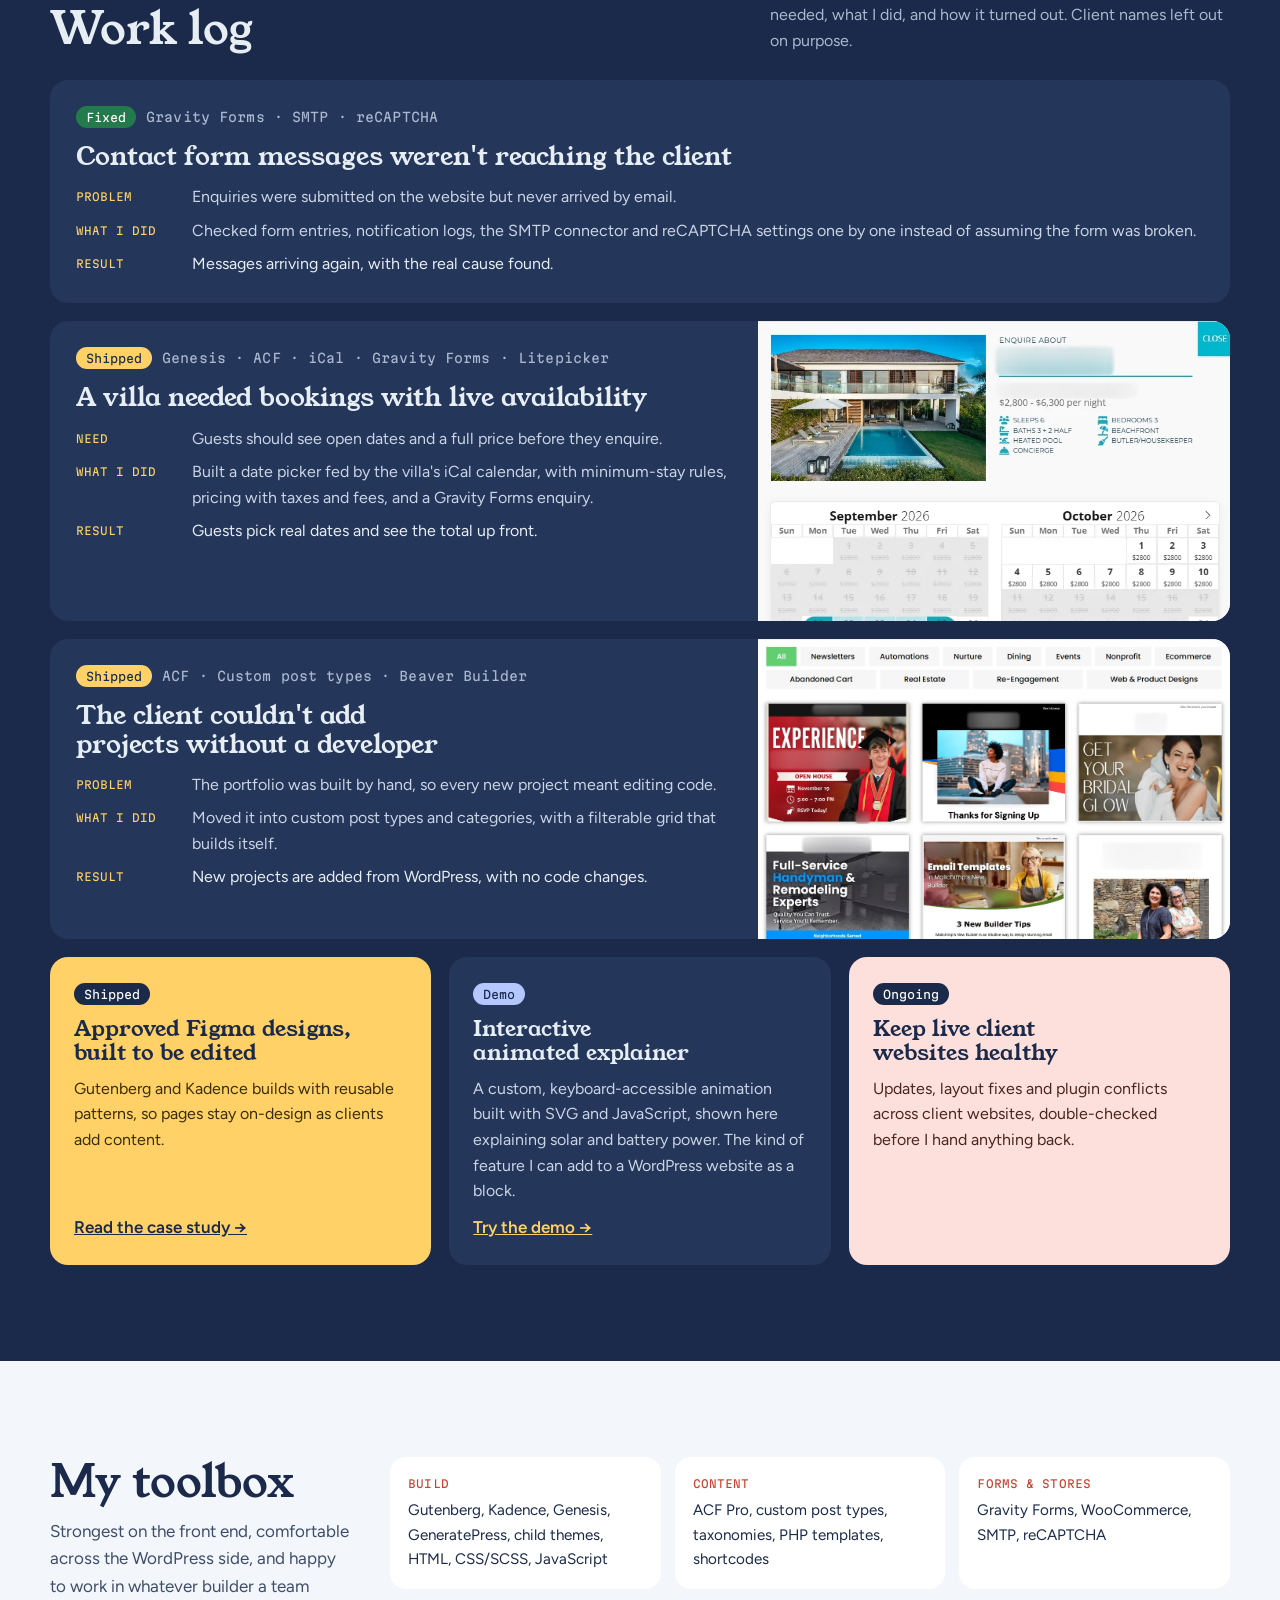
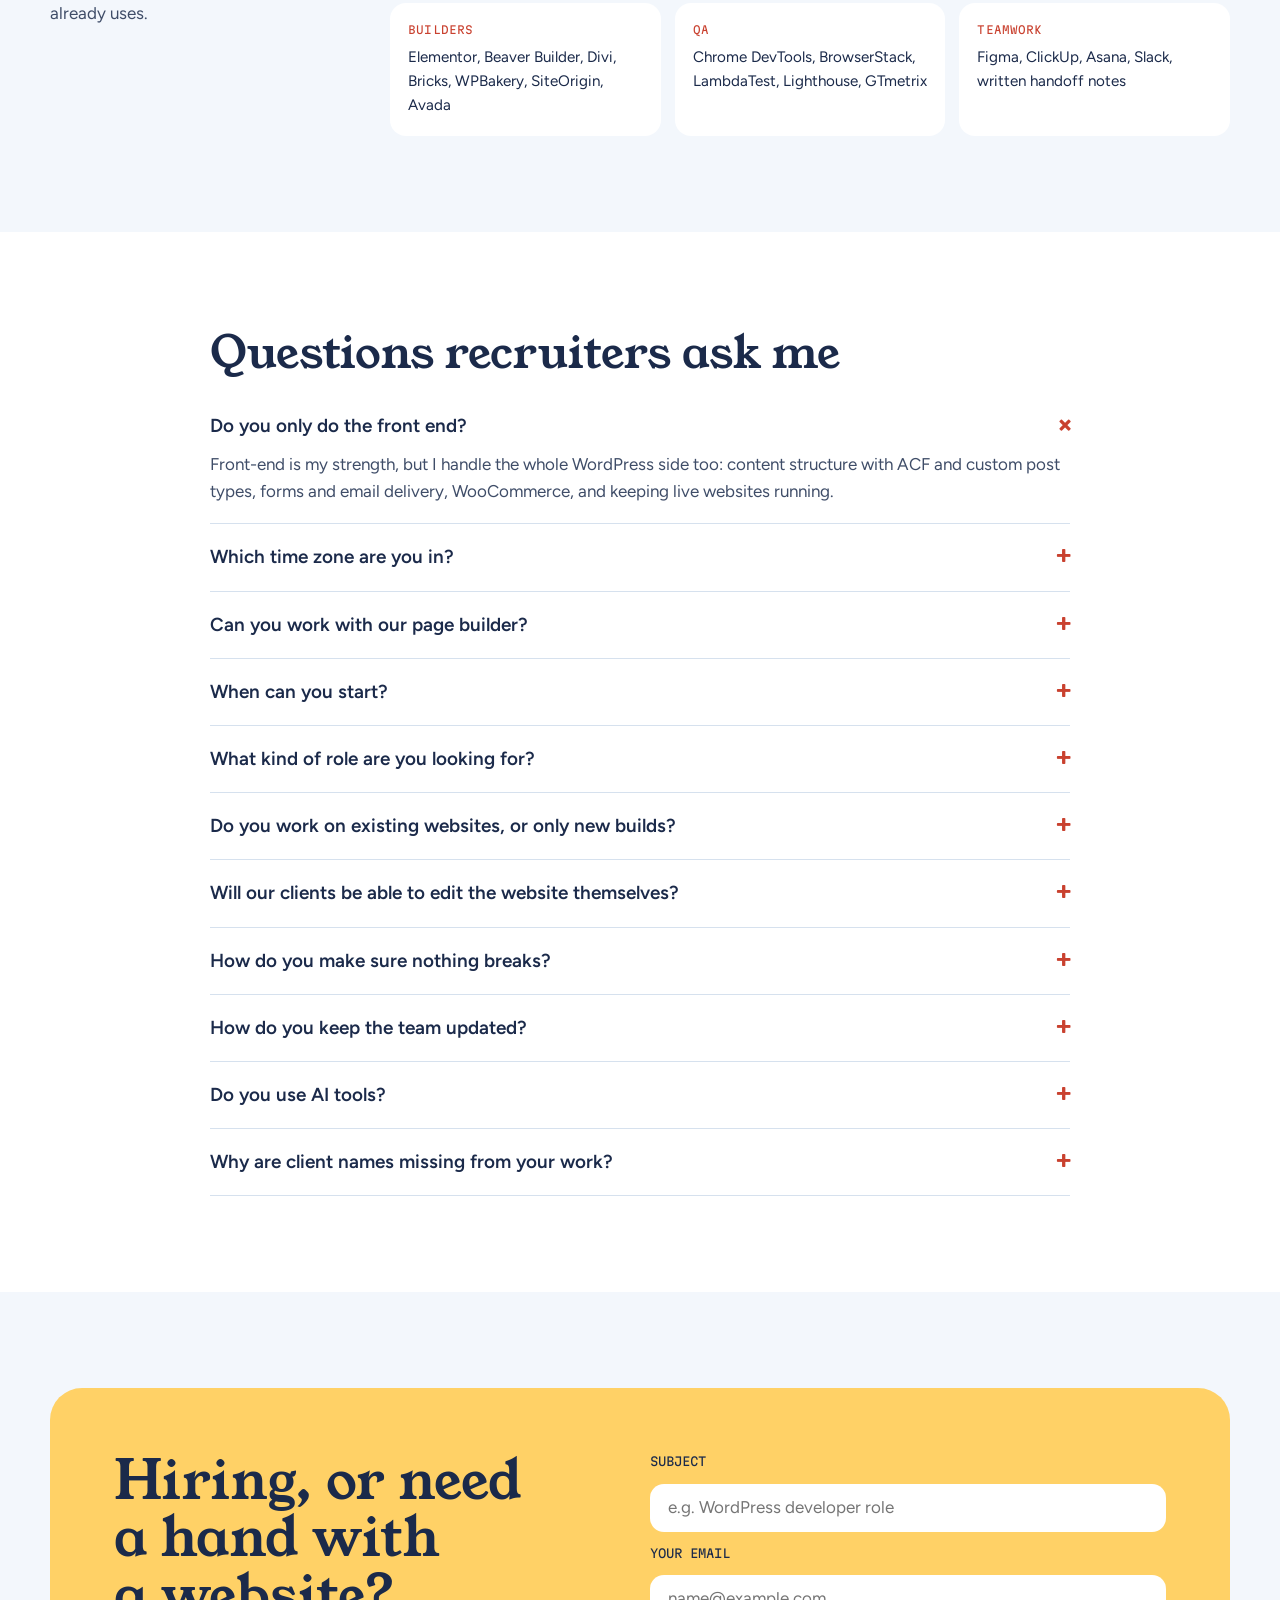
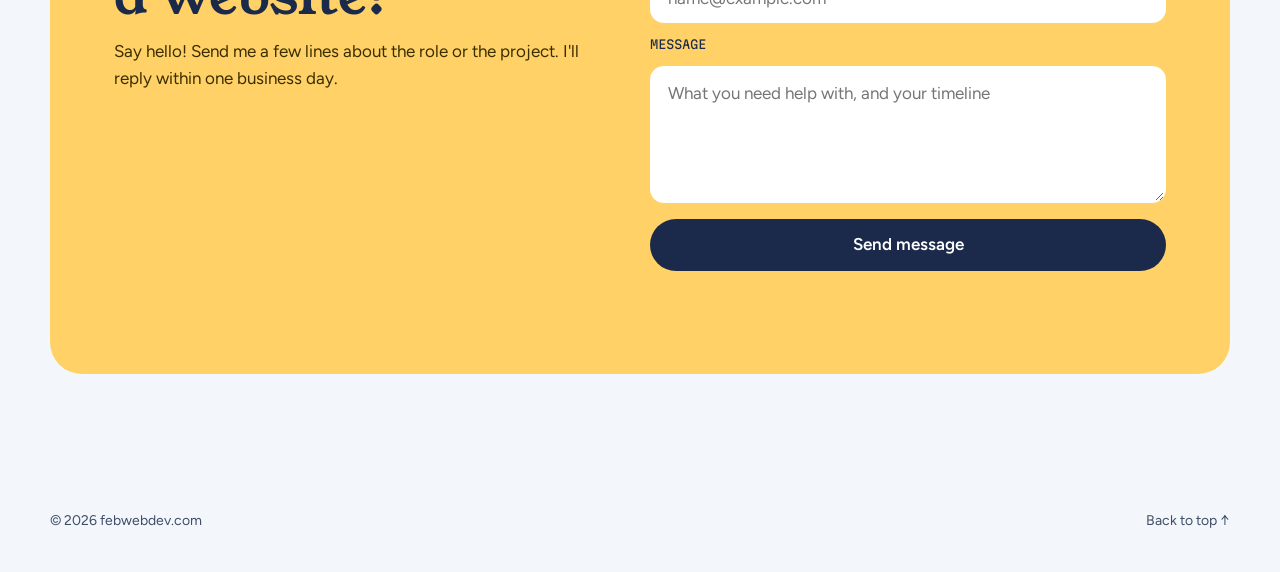
==== commit a03c93be: "Present the solar demo as an interactive animated explainer The card now leads with the skill (a cus" ====
--- a/index.html
+++ b/index.html
@@ -34,8 +34,8 @@
   <link rel="preconnect" href="https://fonts.googleapis.com">
   <link rel="preconnect" href="https://fonts.gstatic.com" crossorigin>
   <link rel="stylesheet" href="https://fonts.googleapis.com/css2?family=Young+Serif&family=Figtree:wght@400;500;600;700&family=Martian+Mono:wght@400;500&display=swap">
-  <link rel="stylesheet" href="css/style.css?v=3">
-  <script defer src="js/main.js?v=3"></script>
+  <link rel="stylesheet" href="css/style.css?v=4">
+  <script defer src="js/main.js?v=4"></script>
 
   <script type="application/ld+json">
 {
@@ -346,8 +346,8 @@
             </article>
             <article class="mini">
               <p><span class="chip chip-demo">Demo</span></p>
-              <h3>Explain solar and battery in one picture</h3>
-              <p>An animated, keyboard-friendly explainer that walks through day, storage, night and EV charging.</p>
+              <h3>Interactive animated explainer</h3>
+              <p>A custom, keyboard-accessible animation built with SVG and JavaScript, shown here explaining solar and battery power. The kind of feature I can add to a WordPress website as a block.</p>
               <a href="demos/solar-energy-flow/">Try the demo →</a>
             </article>
             <article class="mini mini-blush">
@@ -435,13 +435,17 @@
             <p>Say hello! Send me a few lines about the role or the project. I'll reply within one business day.</p>
           </div>
 
-          <form class="contact-form" data-gform action="https://docs.google.com/forms/d/e/1FAIpQLSewdlSXfePcTXCyvjo8lmxLjloxr3YUCMmWLy6CTl_O12pB1w/formResponse" method="POST">
+          <form class="contact-form" data-gform novalidate>
             <label for="cf-subject">Subject</label>
             <input id="cf-subject" name="entry.243168741" type="text" placeholder="e.g. WordPress developer role" required>
             <label for="cf-email">Your email</label>
             <input id="cf-email" name="entry.285307782" type="email" autocomplete="email" placeholder="name@example.com" required>
             <label for="cf-message">Message</label>
             <textarea id="cf-message" name="entry.1475070010" rows="4" placeholder="What you need help with, and your timeline" required></textarea>
+            <div class="form-trap" aria-hidden="true">
+              <label for="cf-website">Leave this field empty</label>
+              <input id="cf-website" name="website" type="text" tabindex="-1" autocomplete="off">
+            </div>
             <button class="button button-dark" type="submit">Send message</button>
             <p class="form-status" role="status" aria-live="polite"></p>
           </form>
--- a/css/style.css
+++ b/css/style.css
@@ -857,6 +857,15 @@
   transform: none;
 }
 
+/* Spam trap: hidden from people, visible to bots that fill every field */
+.form-trap {
+  position: absolute;
+  left: -9999px;
+  width: 1px;
+  height: 1px;
+  overflow: hidden;
+}
+
 .form-status {
   min-height: 1.6em;
   font-weight: 600;
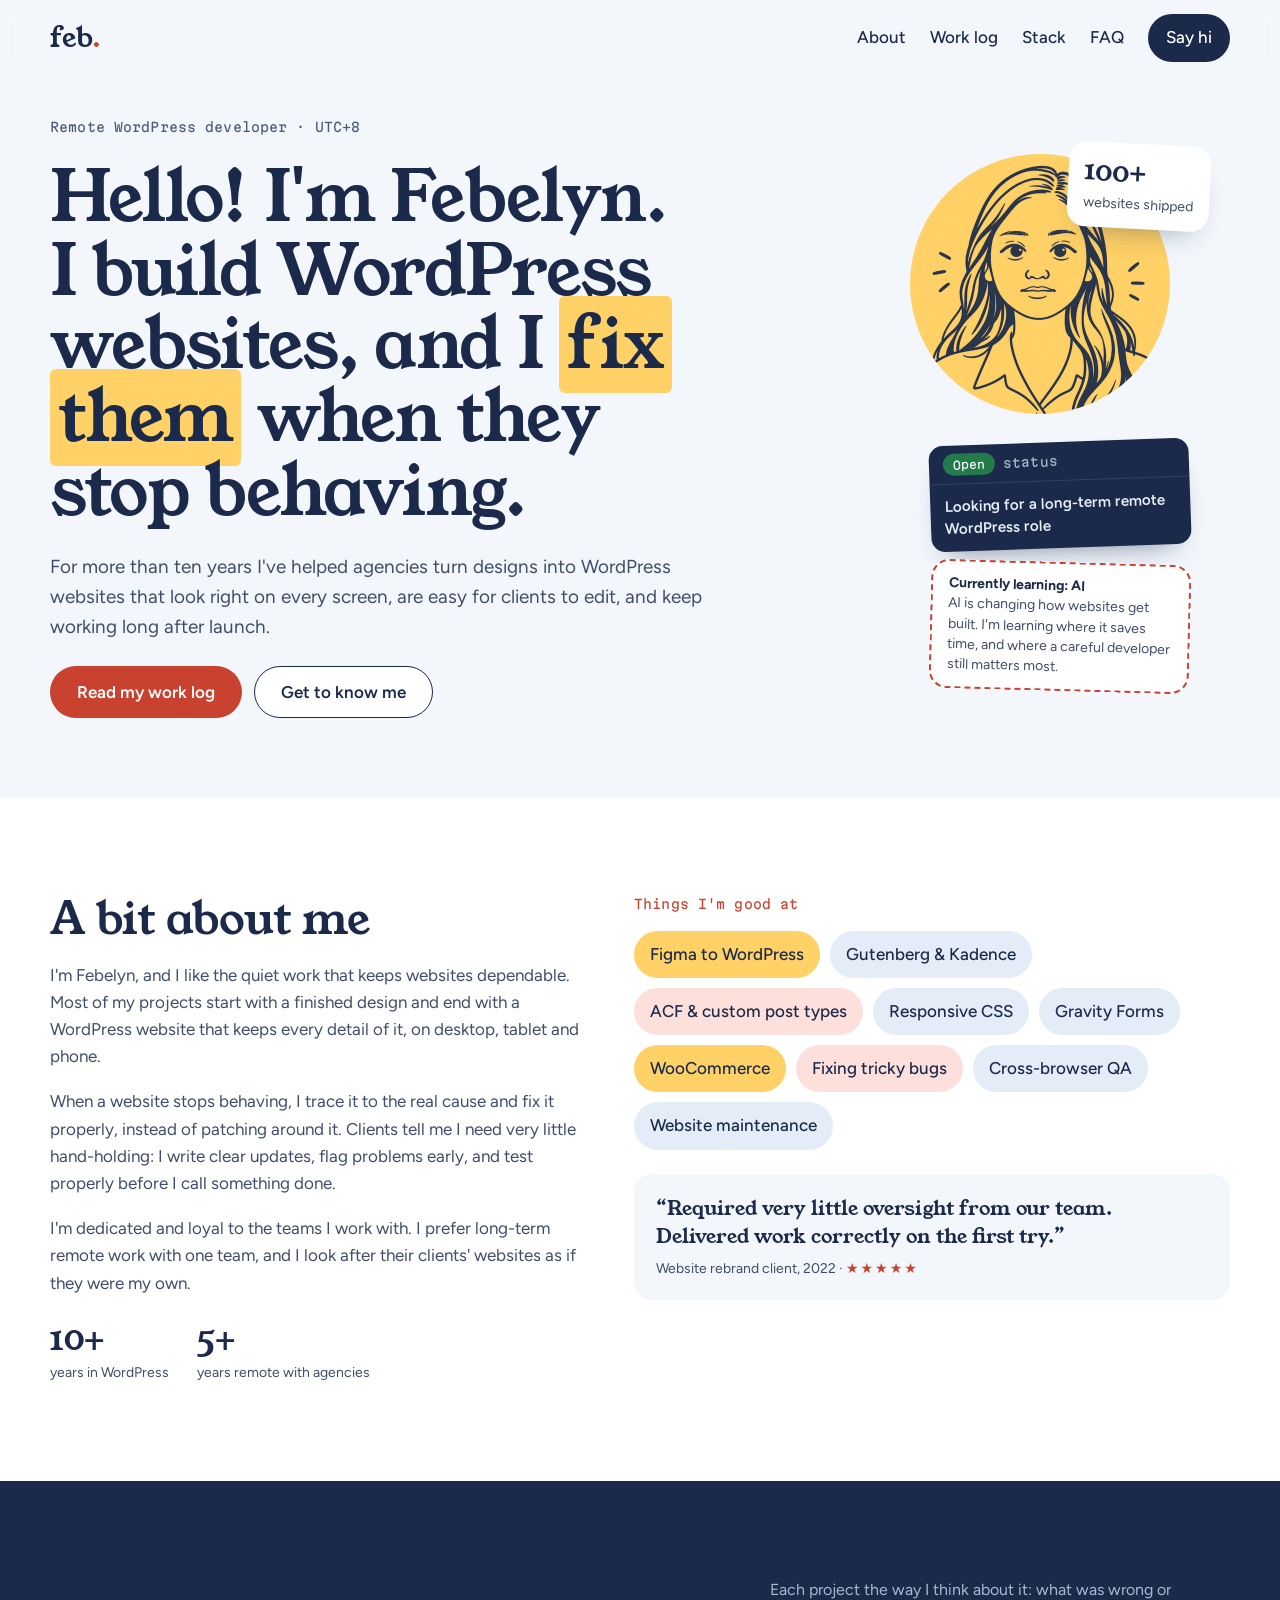
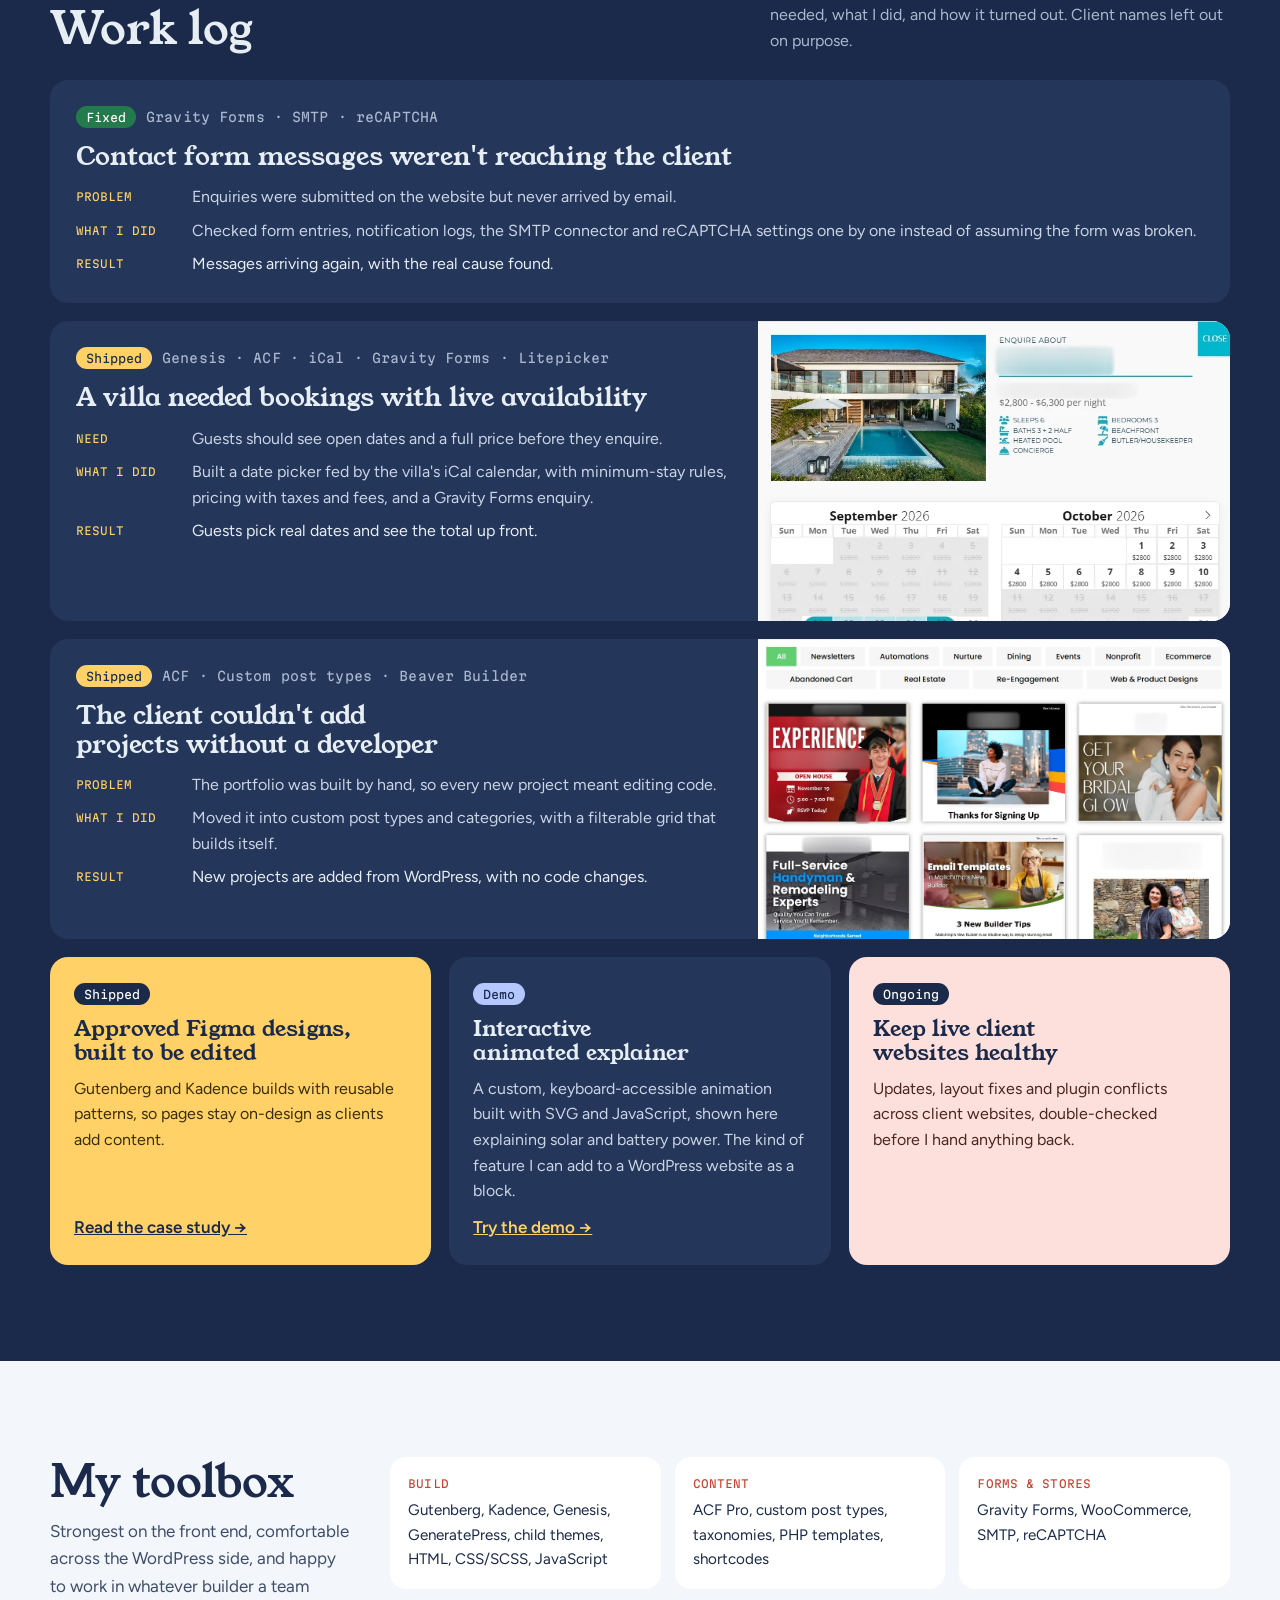
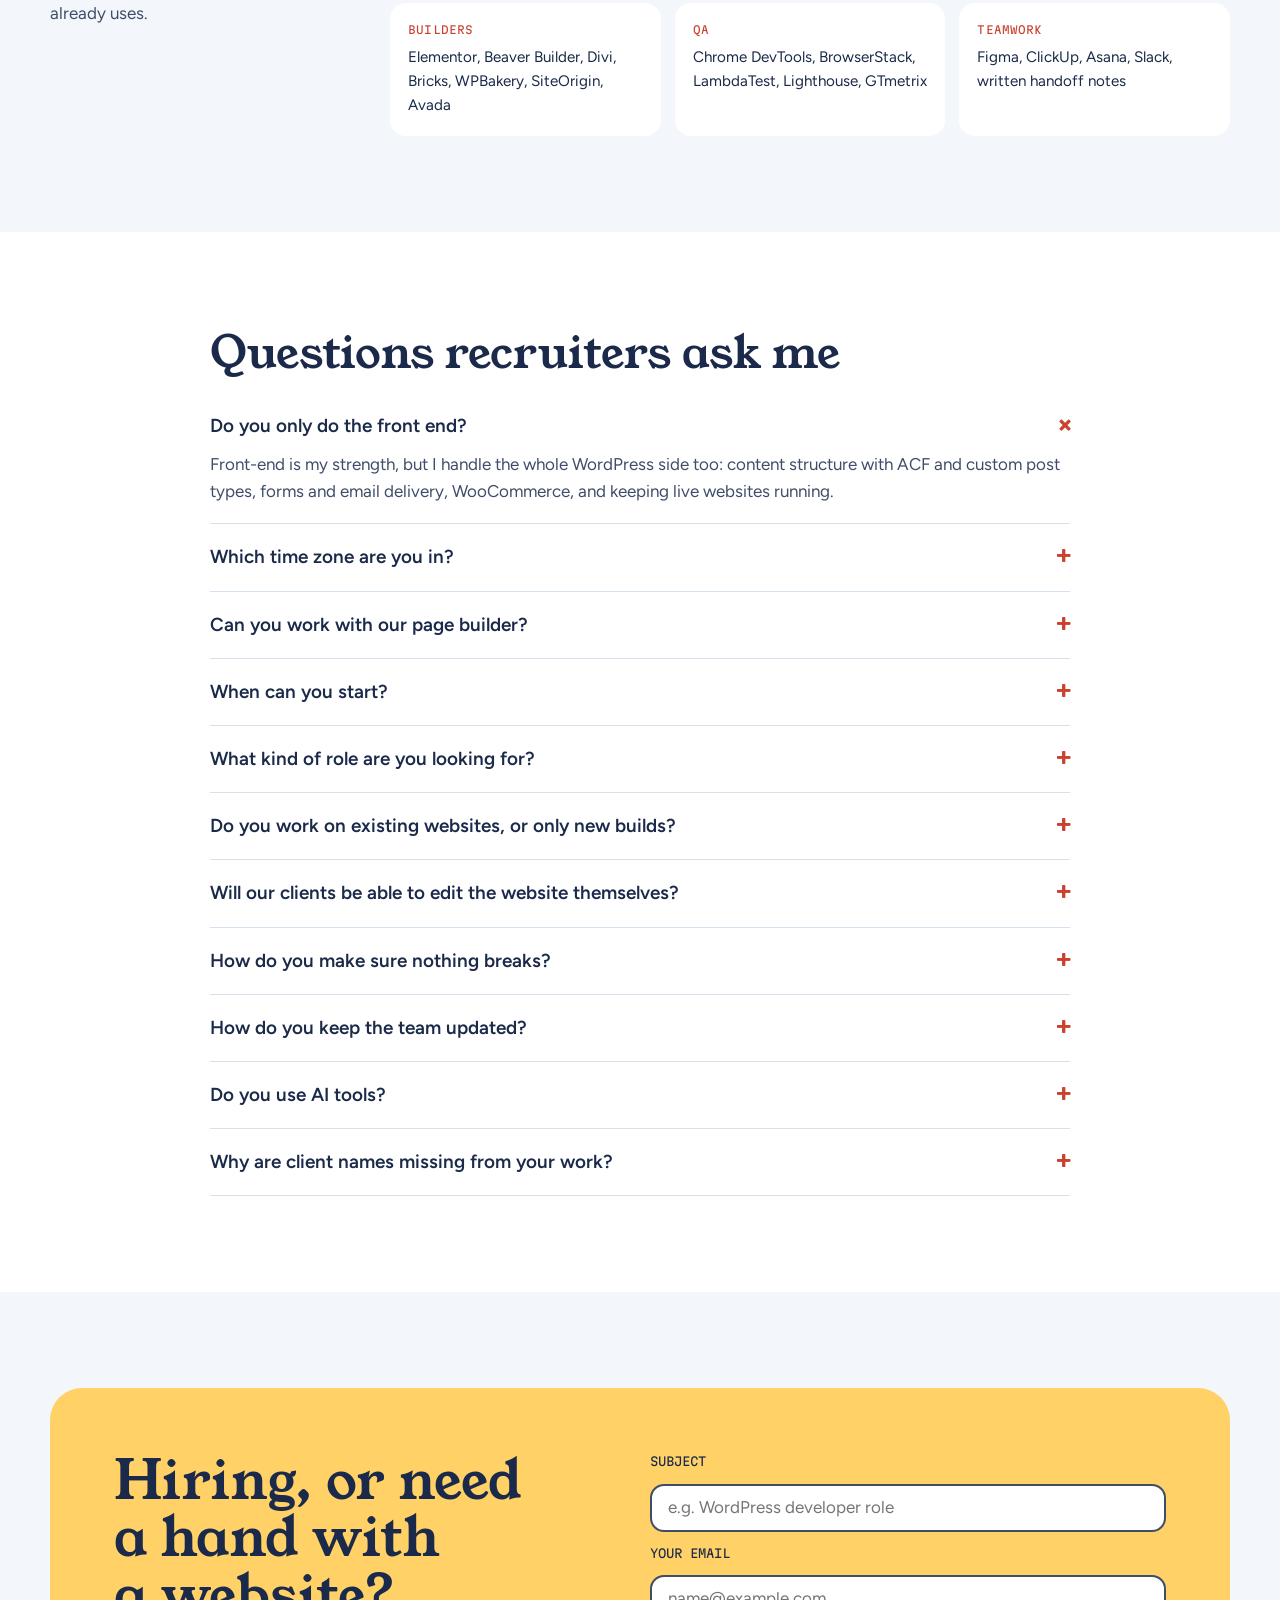
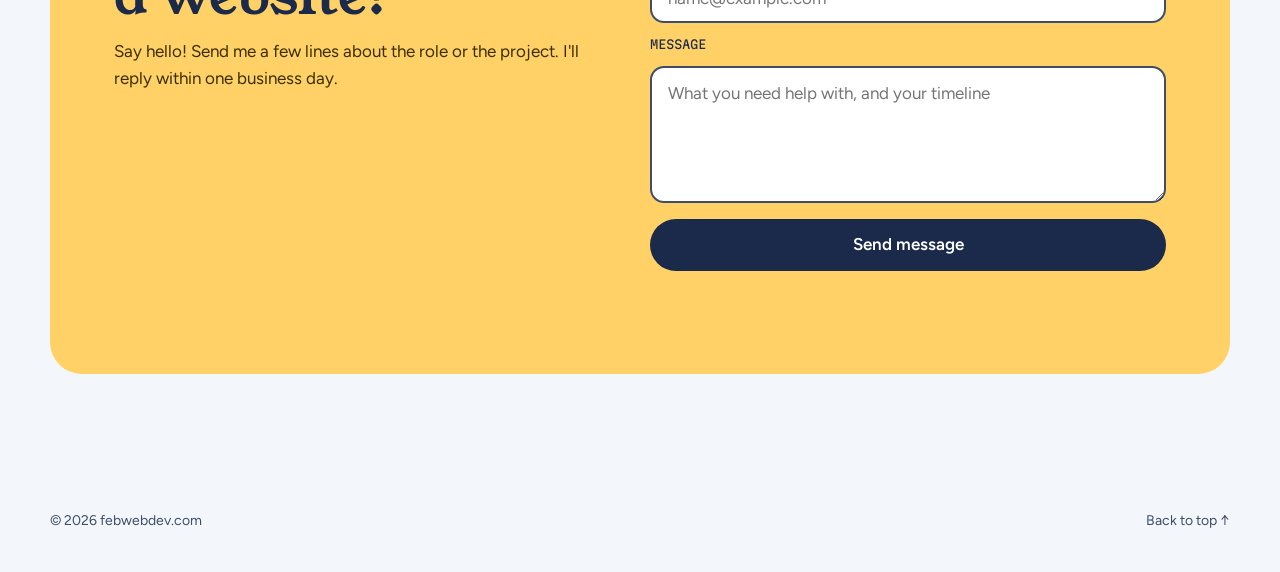
==== commit 601e4f48: "Fix accessibility issues found in WCAG 2.2 AA check - Demo: add a Pause/Play animation button (hidde" ====
--- a/index.html
+++ b/index.html
@@ -34,7 +34,7 @@
   <link rel="preconnect" href="https://fonts.googleapis.com">
   <link rel="preconnect" href="https://fonts.gstatic.com" crossorigin>
   <link rel="stylesheet" href="https://fonts.googleapis.com/css2?family=Young+Serif&family=Figtree:wght@400;500;600;700&family=Martian+Mono:wght@400;500&display=swap">
-  <link rel="stylesheet" href="css/style.css?v=4">
+  <link rel="stylesheet" href="css/style.css?v=5">
   <script defer src="js/main.js?v=4"></script>
 
   <script type="application/ld+json">
@@ -285,7 +285,7 @@
           </ul>
           <figure class="quote">
             <blockquote>“Required very little oversight from our team. Delivered work correctly on the first try.”</blockquote>
-            <figcaption>Website rebrand client, 2022 · <span class="stars" aria-label="5 out of 5 stars">★★★★★</span></figcaption>
+            <figcaption>Website rebrand client, 2022 · <span class="stars" role="img" aria-label="5 out of 5 stars">★★★★★</span></figcaption>
           </figure>
         </div>
       </div>
--- a/css/style.css
+++ b/css/style.css
@@ -450,6 +450,17 @@
   color: var(--on-navy);
 }
 
+/* The red focus ring is too faint on navy, so use yellow there,
+   and navy on the light cards inside this section. */
+.section-navy :focus-visible {
+  outline-color: var(--sun);
+}
+
+.section-navy .mini-sun :focus-visible,
+.section-navy .mini-blush :focus-visible {
+  outline-color: var(--navy);
+}
+
 .section-title {
   font-size: clamp(2rem, 3.6vw, 2.8rem);
 }
@@ -829,7 +840,7 @@
   width: 100%;
   min-height: 48px;
   padding: 0 16px;
-  border: 2px solid transparent;
+  border: 2px solid var(--ink-soft);
   border-radius: 14px;
   background: var(--white);
   color: var(--navy);
@@ -841,9 +852,10 @@
   resize: vertical;
 }
 
-.contact-form input:focus,
-.contact-form textarea:focus {
-  outline: none;
+.contact-form input:focus-visible,
+.contact-form textarea:focus-visible {
+  outline: 3px solid var(--navy);
+  outline-offset: 2px;
   border-color: var(--navy);
 }
 
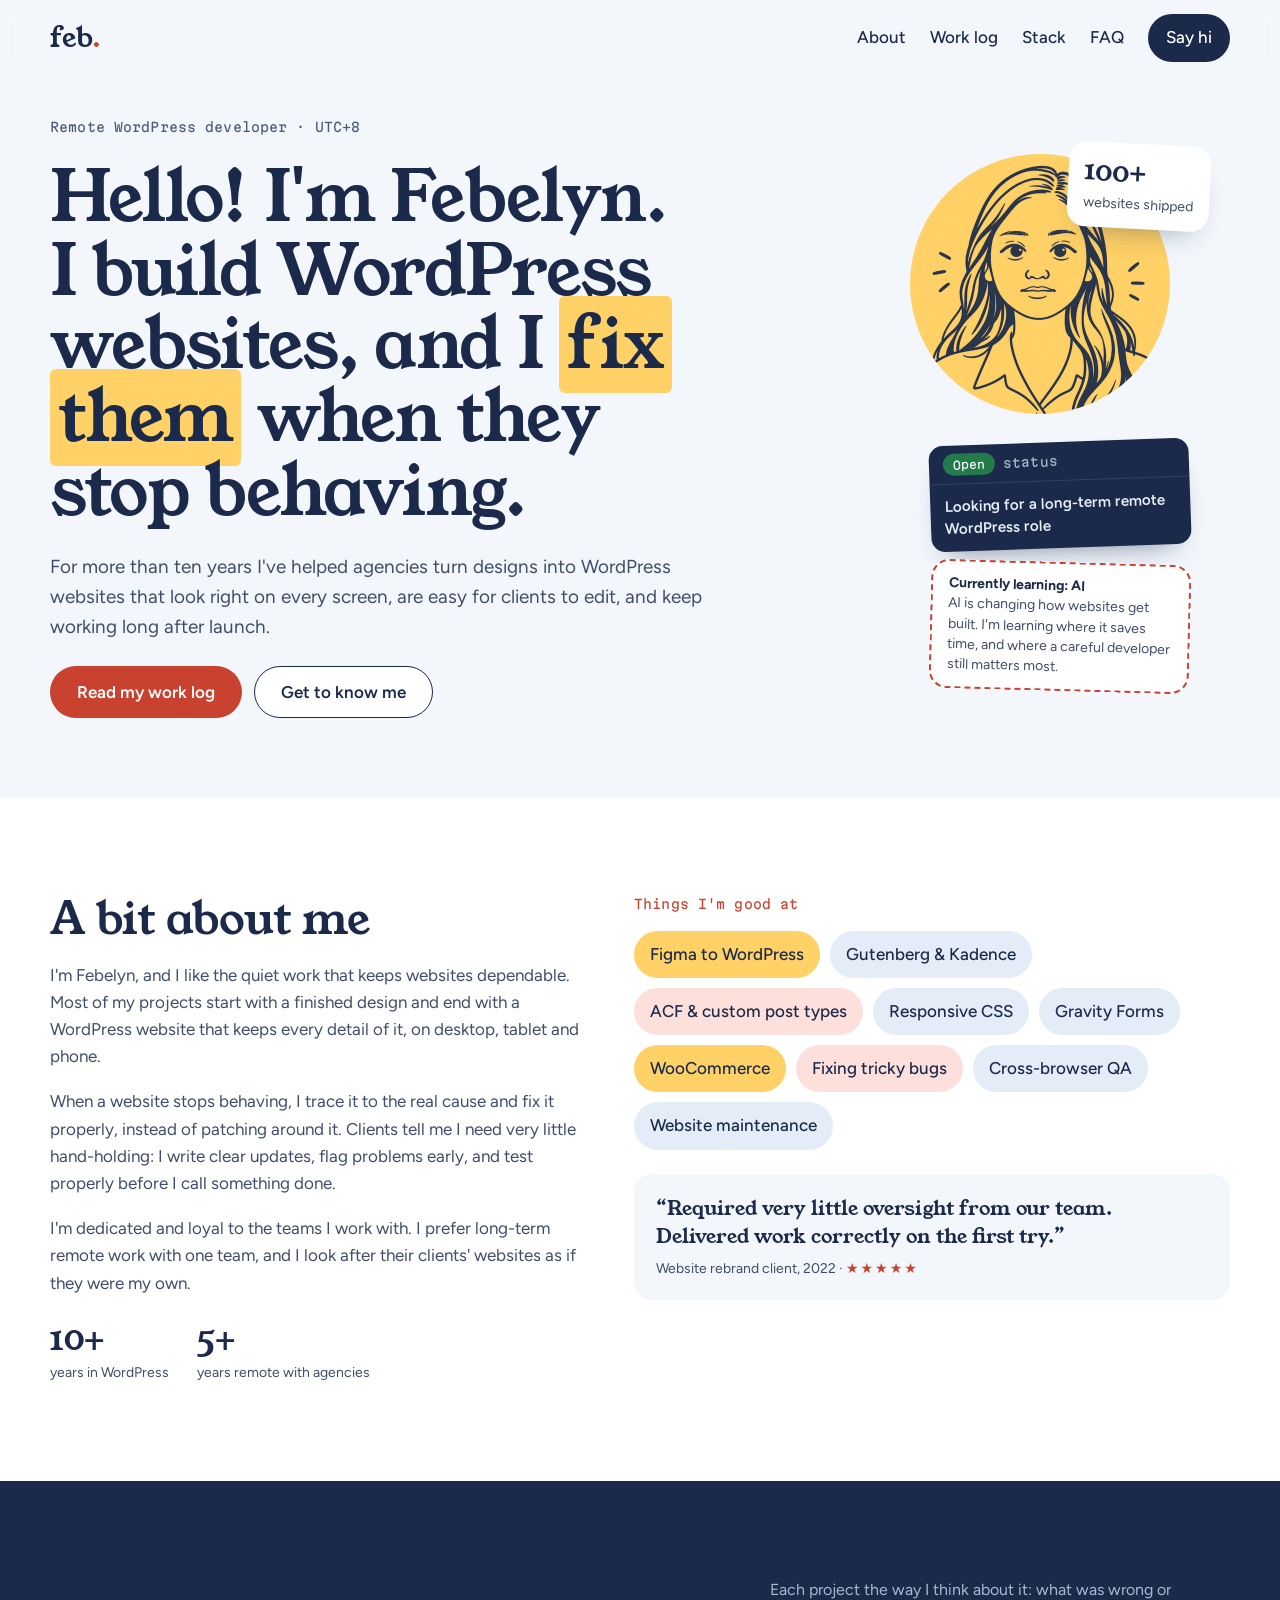
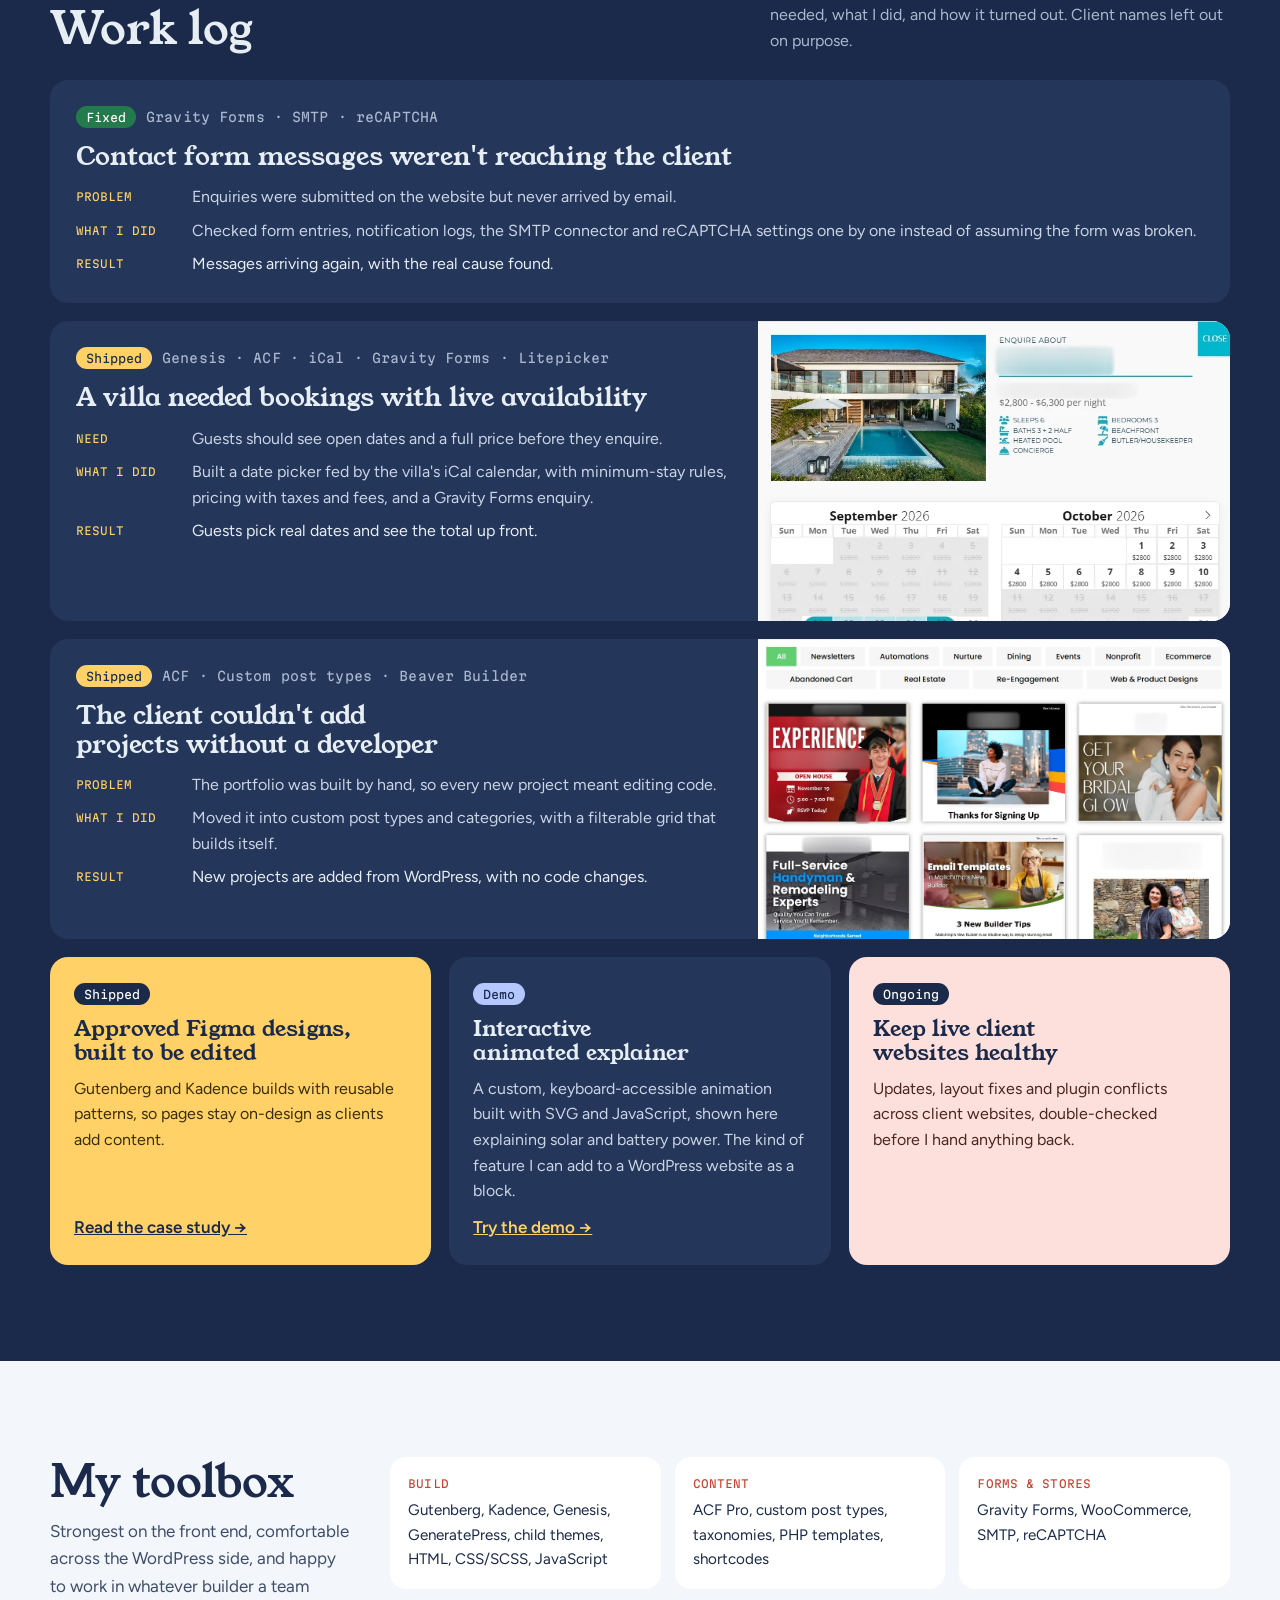
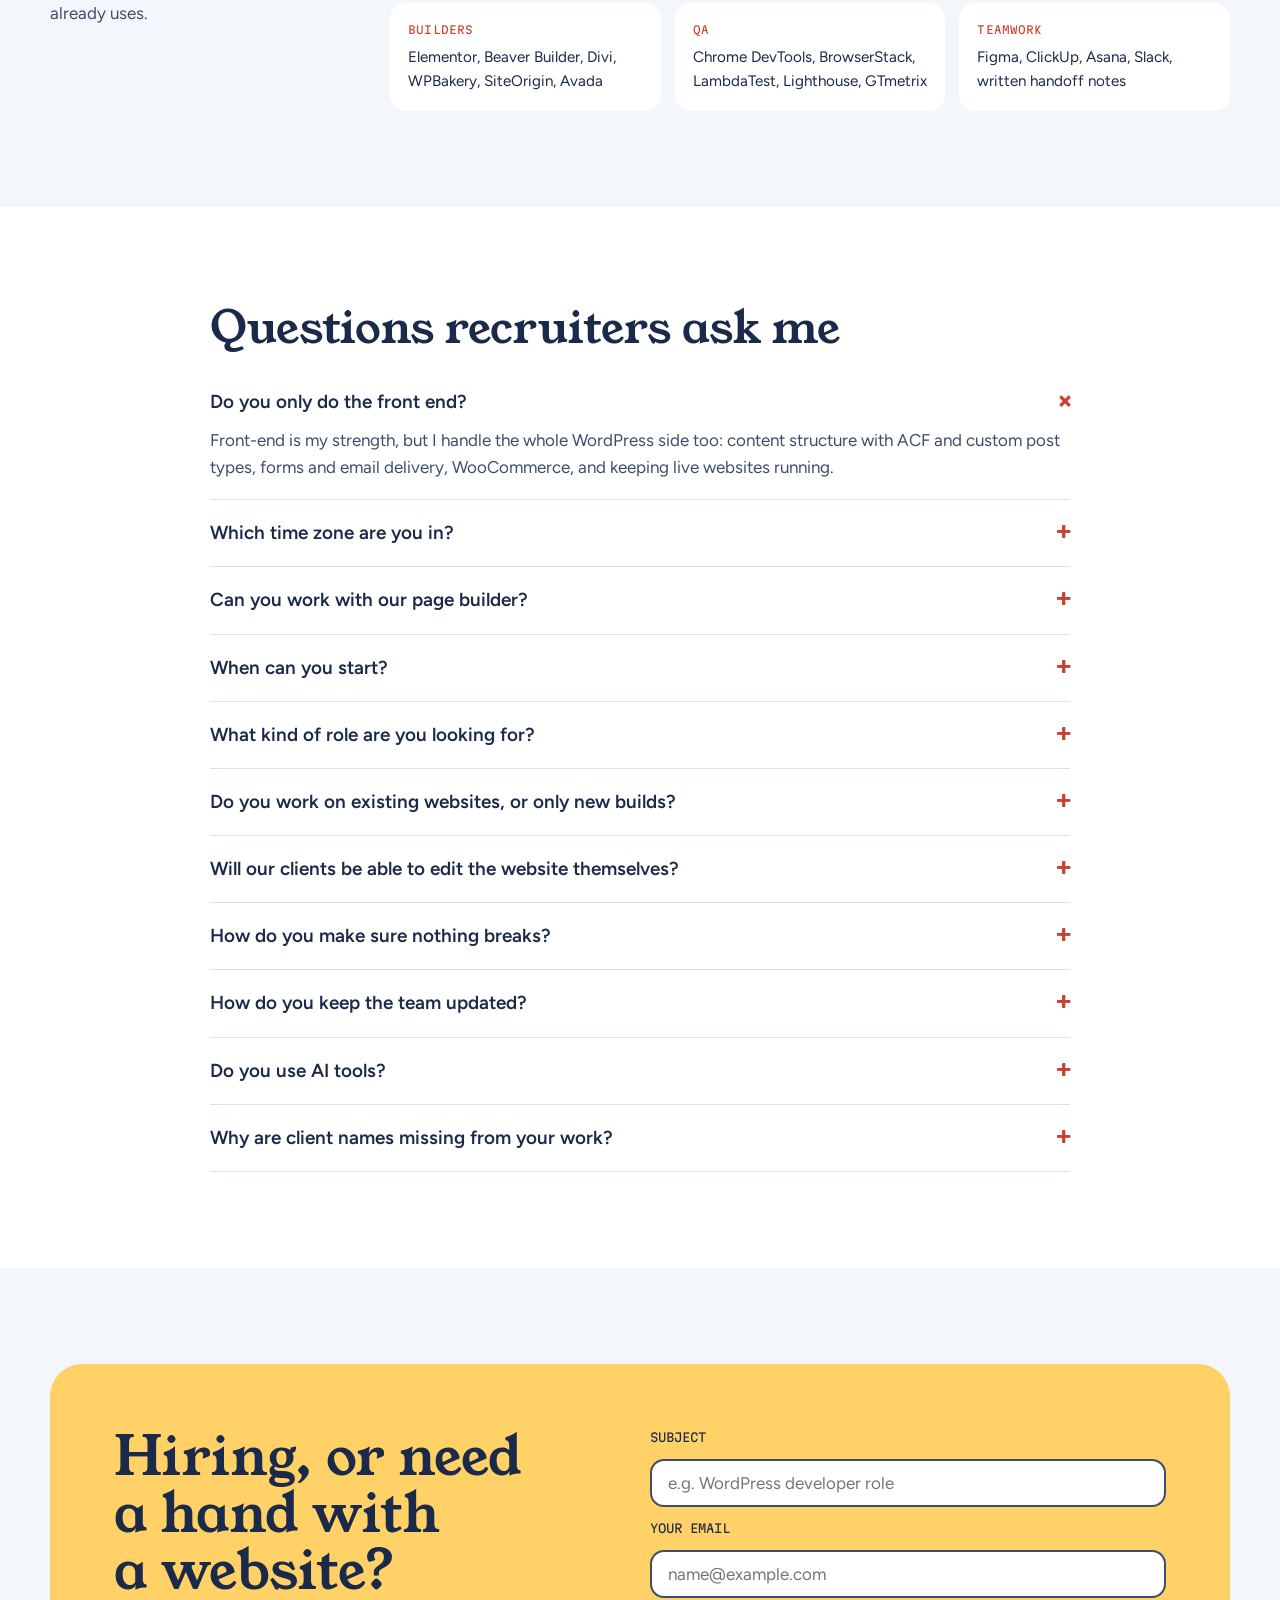
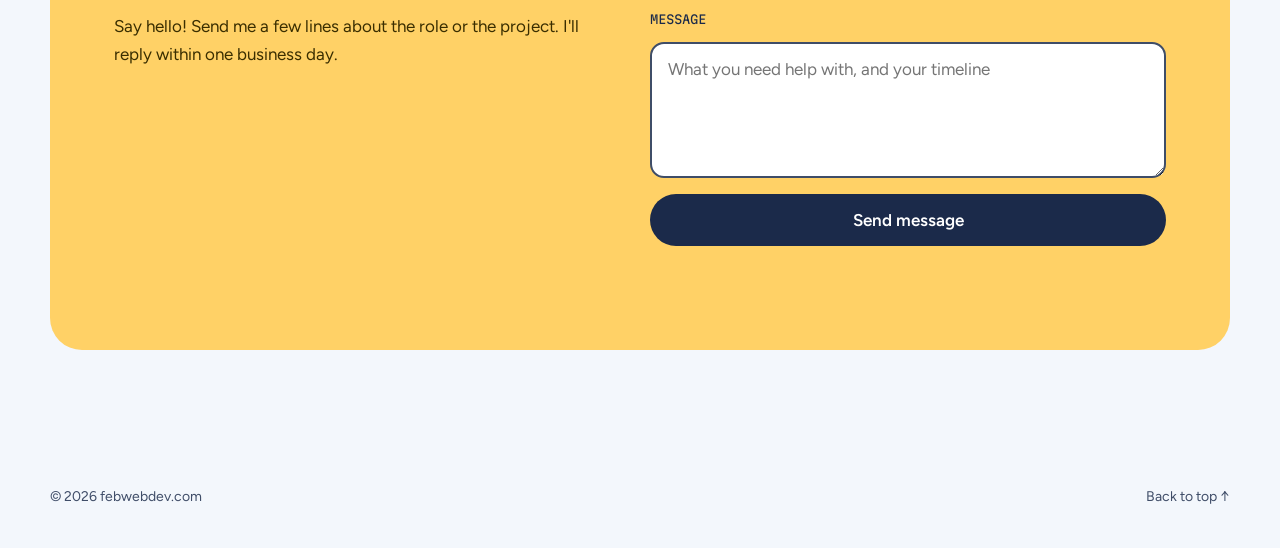
==== commit 32f33263: "Remove Bricks from page builder list Co-Authored-By: Claude Opus 5.5 <noreply@anthropic.com> Claude-" ====
--- a/index.html
+++ b/index.html
@@ -88,7 +88,6 @@
         "Elementor",
         "Beaver Builder",
         "Divi",
-        "Bricks",
         "Responsive web design",
         "HTML",
         "CSS",
@@ -132,7 +131,7 @@
           "name": "Can you work with our page builder?",
           "acceptedAnswer": {
             "@type": "Answer",
-            "text": "Most likely. I've worked in Elementor, Beaver Builder, Divi, Bricks, WPBakery, SiteOrigin and Avada, and I adapt to whatever a project already uses."
+            "text": "Most likely. I've worked in Elementor, Beaver Builder, Divi, WPBakery, SiteOrigin and Avada, and I adapt to whatever a project already uses."
           }
         },
         {
@@ -370,7 +369,7 @@
           <div><span class="mono">BUILD</span>Gutenberg, Kadence, Genesis, GeneratePress, child themes, HTML, CSS/SCSS, JavaScript</div>
           <div><span class="mono">CONTENT</span>ACF Pro, custom post types, taxonomies, PHP templates, shortcodes</div>
           <div><span class="mono">FORMS &amp; STORES</span>Gravity Forms, WooCommerce, SMTP, reCAPTCHA</div>
-          <div><span class="mono">BUILDERS</span>Elementor, Beaver Builder, Divi, Bricks, WPBakery, SiteOrigin, Avada</div>
+          <div><span class="mono">BUILDERS</span>Elementor, Beaver Builder, Divi, WPBakery, SiteOrigin, Avada</div>
           <div><span class="mono">QA</span>Chrome DevTools, BrowserStack, LambdaTest, Lighthouse, GTmetrix</div>
           <div><span class="mono">TEAMWORK</span>Figma, ClickUp, Asana, Slack, written handoff notes</div>
         </div>
@@ -390,7 +389,7 @@
         </details>
         <details>
           <summary>Can you work with our page builder?</summary>
-          <p>Most likely. I've worked in Elementor, Beaver Builder, Divi, Bricks, WPBakery, SiteOrigin and Avada, and I adapt to whatever a project already uses.</p>
+          <p>Most likely. I've worked in Elementor, Beaver Builder, Divi, WPBakery, SiteOrigin and Avada, and I adapt to whatever a project already uses.</p>
         </details>
         <details>
           <summary>When can you start?</summary>
